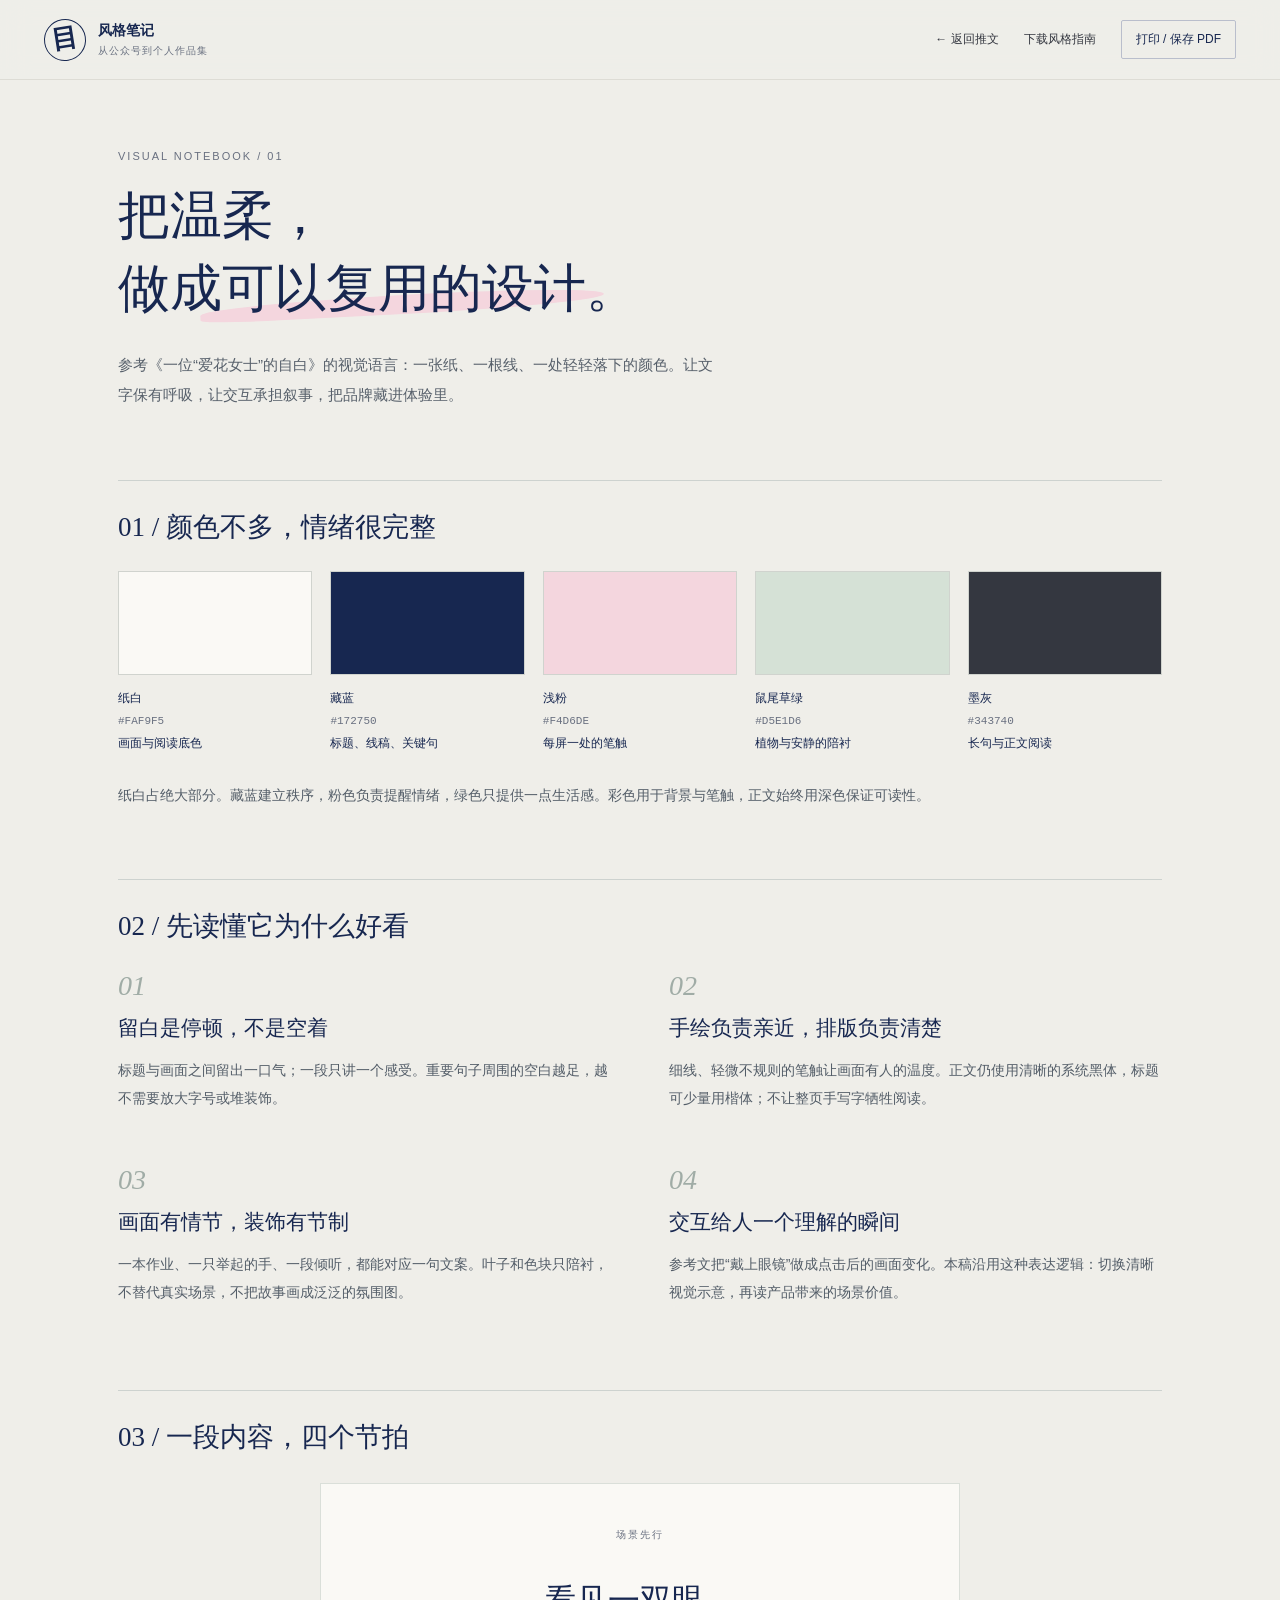
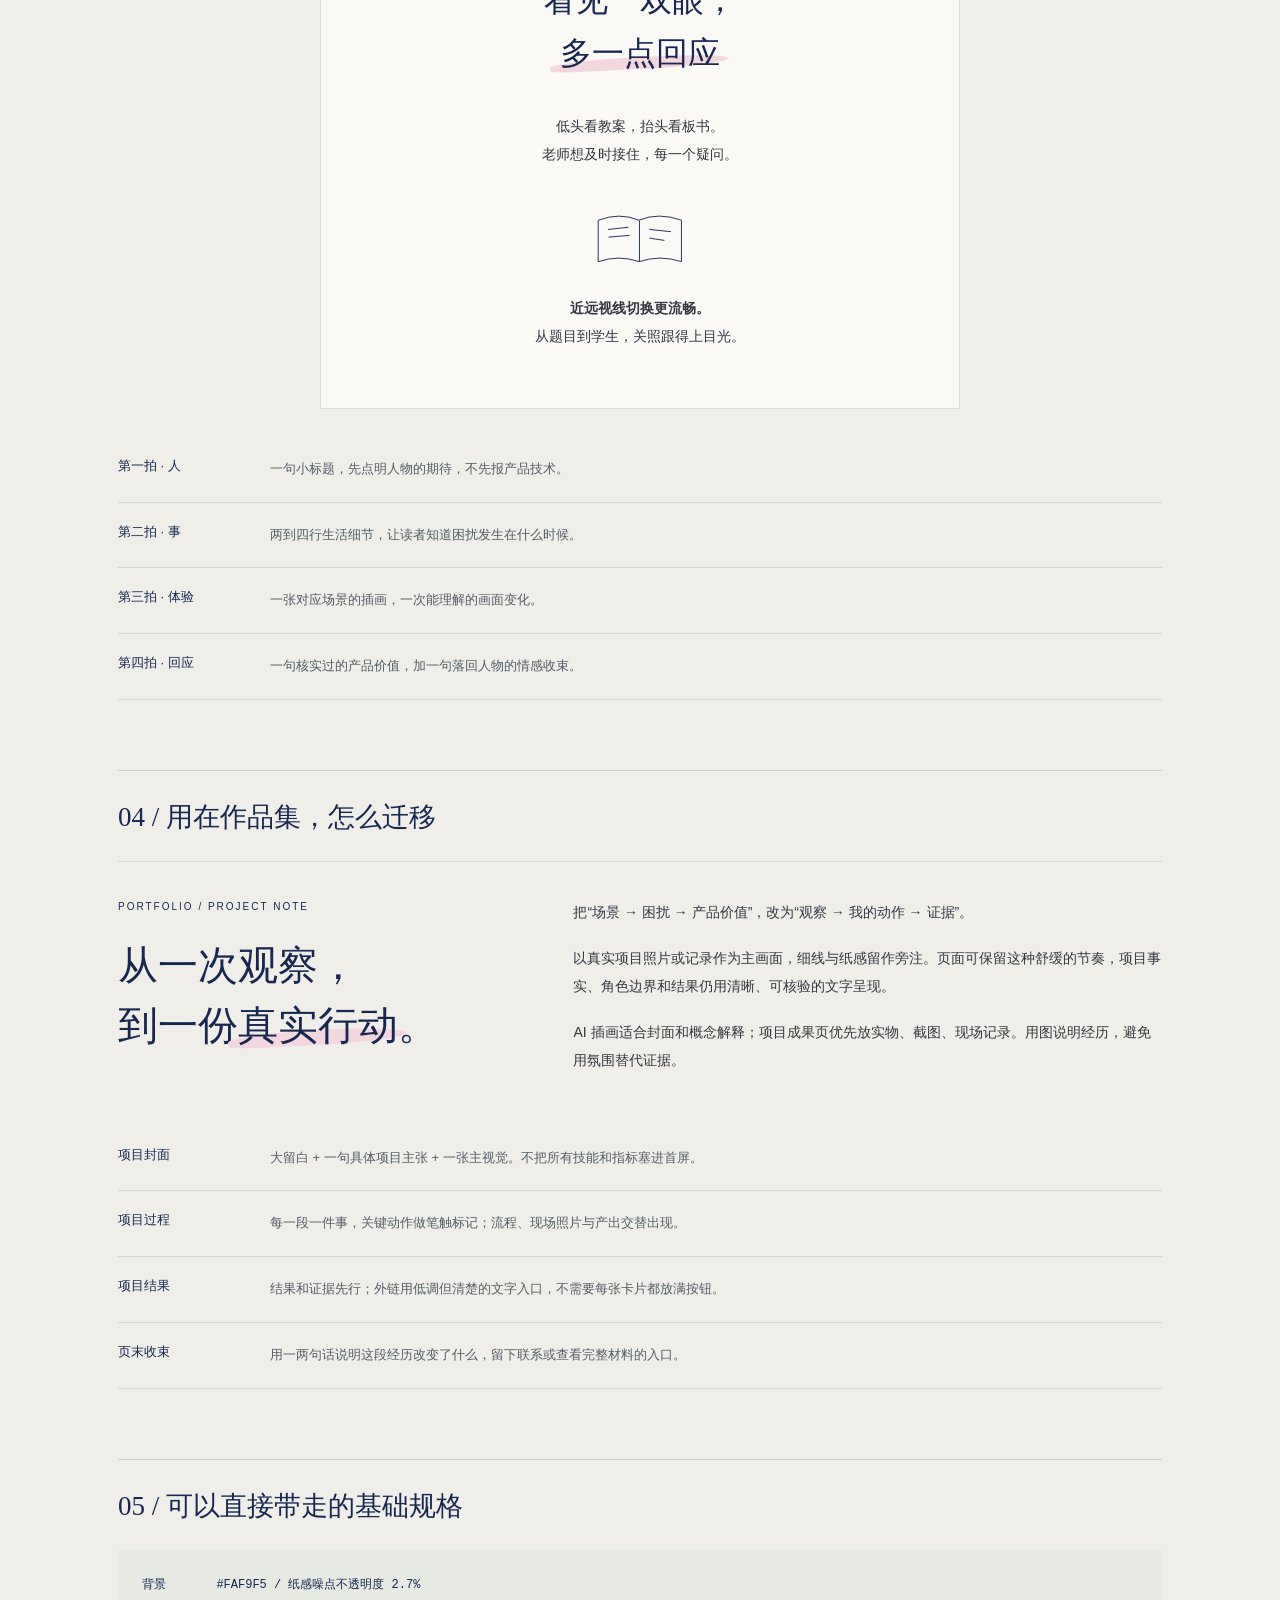
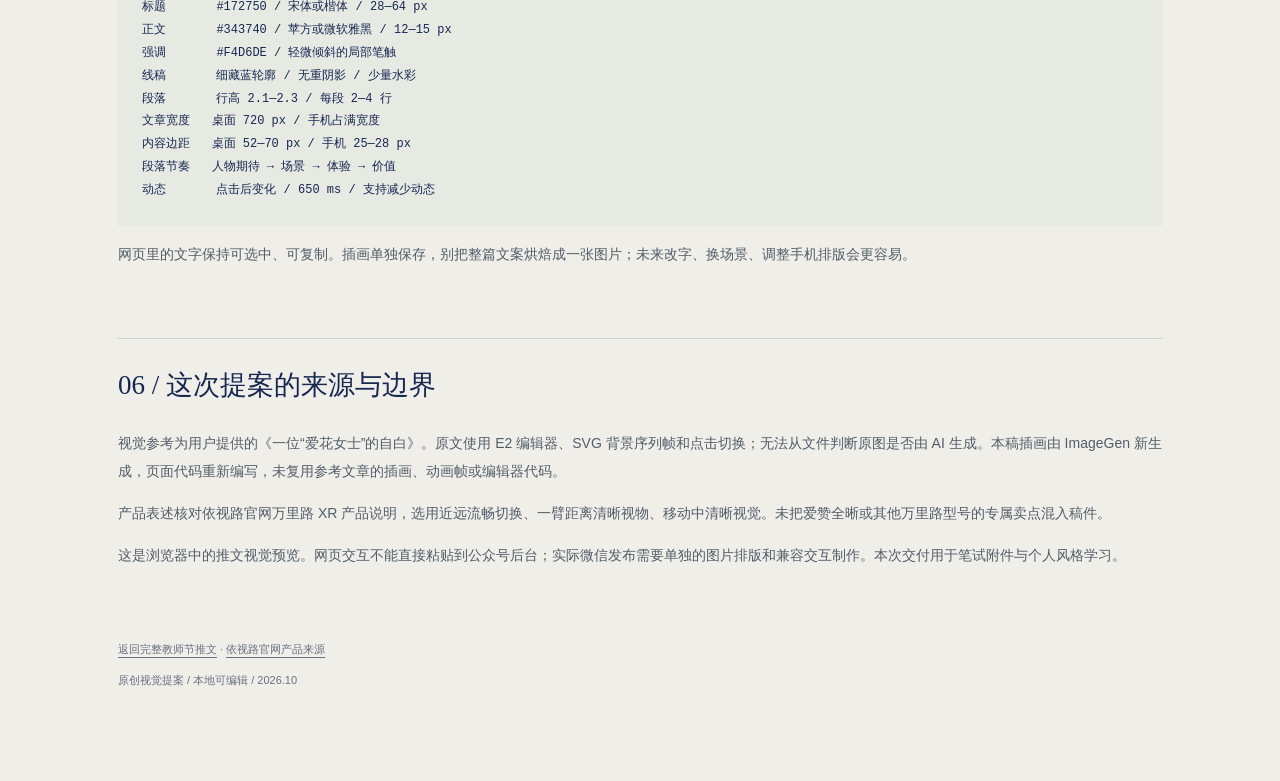
==== style.html @ 5882c9ba "Publish Teachers Day editorial preview" ====
<!doctype html><html lang="zh-CN"><head><meta charset="utf-8"><meta name="viewport" content="width=device-width,initial-scale=1"><title>把温柔做成设计｜风格拆解与复用</title><link rel="stylesheet" href="styles.css"><link rel="icon" href="data:image/svg+xml,%3Csvg xmlns='http://www.w3.org/2000/svg' viewBox='0 0 64 64'%3E%3Crect width='64' height='64' rx='32' fill='%23172750'/%3E%3Ctext x='32' y='44' text-anchor='middle' font-size='38' fill='%23faf9f5'%3E目%3C/text%3E%3C/svg%3E"></head><body>
<header class="toolbar"><a class="project" href="index.html"><span class="project-mark">目</span><span>风格笔记<span class="project-sub">从公众号到个人作品集</span></span></a><nav aria-label="风格页导航"><a href="index.html">← 返回推文</a><a href="风格复用指南.md" download>下载风格指南</a><button id="print" type="button">打印 / 保存 PDF</button></nav></header>
<main class="notebook"><header class="notebook-header"><p class="eyebrow">VISUAL NOTEBOOK / 01</p><h1>把温柔，<br>做成<span class="brush">可以复用的设计</span>。</h1><p>参考《一位“爱花女士”的自白》的视觉语言：一张纸、一根线、一处轻轻落下的颜色。让文字保有呼吸，让交互承担叙事，把品牌藏进体验里。</p></header>
<section class="notebook-section"><h2>01 / 颜色不多，情绪很完整</h2><div class="swatches"><div><div class="swatch-box" style="background:#faf9f5"></div><p>纸白<br><code>#FAF9F5</code><br>画面与阅读底色</p></div><div><div class="swatch-box" style="background:#172750"></div><p>藏蓝<br><code>#172750</code><br>标题、线稿、关键句</p></div><div><div class="swatch-box" style="background:#f4d6de"></div><p>浅粉<br><code>#F4D6DE</code><br>每屏一处的笔触</p></div><div><div class="swatch-box" style="background:#d5e1d6"></div><p>鼠尾草绿<br><code>#D5E1D6</code><br>植物与安静的陪衬</p></div><div><div class="swatch-box" style="background:#343740"></div><p>墨灰<br><code>#343740</code><br>长句与正文阅读</p></div></div><p>纸白占绝大部分。藏蓝建立秩序，粉色负责提醒情绪，绿色只提供一点生活感。彩色用于背景与笔触，正文始终用深色保证可读性。</p></section>
<section class="notebook-section"><h2>02 / 先读懂它为什么好看</h2><div class="principles"><div><span class="principle-number">01</span><h3>留白是停顿，不是空着</h3><p>标题与画面之间留出一口气；一段只讲一个感受。重要句子周围的空白越足，越不需要放大字号或堆装饰。</p></div><div><span class="principle-number">02</span><h3>手绘负责亲近，排版负责清楚</h3><p>细线、轻微不规则的笔触让画面有人的温度。正文仍使用清晰的系统黑体，标题可少量用楷体；不让整页手写字牺牲阅读。</p></div><div><span class="principle-number">03</span><h3>画面有情节，装饰有节制</h3><p>一本作业、一只举起的手、一段倾听，都能对应一句文案。叶子和色块只陪衬，不替代真实场景，不把故事画成泛泛的氛围图。</p></div><div><span class="principle-number">04</span><h3>交互给人一个理解的瞬间</h3><p>参考文把“戴上眼镜”做成点击后的画面变化。本稿沿用这种表达逻辑：切换清晰视觉示意，再读产品带来的场景价值。</p></div></div></section>
<section class="notebook-section"><h2>03 / 一段内容，四个节拍</h2><div class="notebook-preview"><span class="section-label">场景先行</span><h3>看见一双眼，<br><span class="brush">多一点回应</span></h3><p>低头看教案，抬头看板书。<br>老师想及时接住，每一个疑问。</p><div class="doodle"><svg viewBox="0 0 220 140"><path d="M34 37 Q72 22 108 37 Q144 22 186 37 L186 113 Q146 100 109 113 Q70 100 34 113 Z M109 38 L109 113 M52 54 L88 50 M53 68 L90 65 M128 54 L166 58 M128 70 L154 74"/></svg></div><p><strong>近远视线切换更流畅。</strong><br>从题目到学生，关照跟得上目光。</p></div><dl><div class="spec-row"><dt>第一拍 · 人</dt><dd>一句小标题，先点明人物的期待，不先报产品技术。</dd></div><div class="spec-row"><dt>第二拍 · 事</dt><dd>两到四行生活细节，让读者知道困扰发生在什么时候。</dd></div><div class="spec-row"><dt>第三拍 · 体验</dt><dd>一张对应场景的插画，一次能理解的画面变化。</dd></div><div class="spec-row"><dt>第四拍 · 回应</dt><dd>一句核实过的产品价值，加一句落回人物的情感收束。</dd></div></dl></section>
<section class="notebook-section"><h2>04 / 用在作品集，怎么迁移</h2><div class="portfolio-demo"><div><span class="mini-kicker">PORTFOLIO / PROJECT NOTE</span>从一次观察，<br>到一份<span class="brush">真实行动</span>。</div><div><p>把“场景 → 困扰 → 产品价值”，改为“观察 → 我的动作 → 证据”。</p><p style="margin-top:18px">以真实项目照片或记录作为主画面，细线与纸感留作旁注。页面可保留这种舒缓的节奏，项目事实、角色边界和结果仍用清晰、可核验的文字呈现。</p><p style="margin-top:18px">AI 插画适合封面和概念解释；项目成果页优先放实物、截图、现场记录。用图说明经历，避免用氛围替代证据。</p></div></div><dl><div class="spec-row"><dt>项目封面</dt><dd>大留白 + 一句具体项目主张 + 一张主视觉。不把所有技能和指标塞进首屏。</dd></div><div class="spec-row"><dt>项目过程</dt><dd>每一段一件事，关键动作做笔触标记；流程、现场照片与产出交替出现。</dd></div><div class="spec-row"><dt>项目结果</dt><dd>结果和证据先行；外链用低调但清楚的文字入口，不需要每张卡片都放满按钮。</dd></div><div class="spec-row"><dt>页末收束</dt><dd>用一两句话说明这段经历改变了什么，留下联系或查看完整材料的入口。</dd></div></dl></section>
<section class="notebook-section"><h2>05 / 可以直接带走的基础规格</h2><pre class="code-block">背景       #FAF9F5 / 纸感噪点不透明度 2.7%
标题       #172750 / 宋体或楷体 / 28—64 px
正文       #343740 / 苹方或微软雅黑 / 12—15 px
强调       #F4D6DE / 轻微倾斜的局部笔触
线稿       细藏蓝轮廓 / 无重阴影 / 少量水彩
段落       行高 2.1—2.3 / 每段 2—4 行
文章宽度   桌面 720 px / 手机占满宽度
内容边距   桌面 52—70 px / 手机 25—28 px
段落节奏   人物期待 → 场景 → 体验 → 价值
动态       点击后变化 / 650 ms / 支持减少动态</pre><p>网页里的文字保持可选中、可复制。插画单独保存，别把整篇文案烘焙成一张图片；未来改字、换场景、调整手机排版会更容易。</p></section>
<section class="notebook-section"><h2>06 / 这次提案的来源与边界</h2><p>视觉参考为用户提供的《一位“爱花女士”的自白》。原文使用 E2 编辑器、SVG 背景序列帧和点击切换；无法从文件判断原图是否由 AI 生成。本稿插画由 ImageGen 新生成，页面代码重新编写，未复用参考文章的插画、动画帧或编辑器代码。</p><p>产品表述核对依视路官网万里路 XR 产品说明，选用近远流畅切换、一臂距离清晰视物、移动中清晰视觉。未把爱赞全晰或其他万里路型号的专属卖点混入稿件。</p><p>这是浏览器中的推文视觉预览。网页交互不能直接粘贴到公众号后台；实际微信发布需要单独的图片排版和兼容交互制作。本次交付用于笔试附件与个人风格学习。</p></section>
<footer><a href="index.html">返回完整教师节推文</a> · <a href="https://www.essilor.com/cn-zh/products/varilux/varilux-xr-series/" target="_blank" rel="noopener">依视路官网产品来源</a><p>原创视觉提案 / 本地可编辑 / 2026.10</p></footer>
</main><script src="app.js"></script></body></html>
---- styles.css ----
:root{--paper:#faf9f5;--canvas:#efeee9;--navy:#172750;--ink:#343740;--muted:#697080;--pink:#f4d6de;--sage:#d5e1d6;--rule:#d9dcd9;--body:'PingFang SC','Microsoft YaHei',sans-serif;--display:'Songti SC','STSong','Noto Serif CJK SC',serif;--hand:'Kaiti SC','STKaiti','KaiTi',serif;--column:720px}
*{box-sizing:border-box}html{scroll-behavior:smooth;scroll-padding-top:94px}body{margin:0;background:var(--canvas);color:var(--ink);font-family:var(--body);-webkit-font-smoothing:antialiased}a{color:inherit;text-decoration:none}button{font:inherit}button,a{-webkit-tap-highlight-color:transparent}button:focus-visible,a:focus-visible{outline:3px solid #506b9e;outline-offset:5px}::selection{background:var(--pink);color:var(--navy)}.toolbar{height:80px;background:rgba(239,238,233,.94);border-bottom:1px solid #dddcd5;display:flex;justify-content:space-between;align-items:center;padding:0 44px;position:sticky;top:0;z-index:20;backdrop-filter:blur(14px)}.project{display:flex;align-items:center;gap:12px;font-size:14px;color:var(--navy);font-weight:600}.project-mark{font-family:var(--display);font-size:26px;border:1px solid var(--navy);border-radius:50%;width:42px;height:42px;text-align:center;line-height:38px;transform:rotate(-9deg)}.project-sub{display:block;font-size:10px;color:var(--muted);font-weight:400;margin-top:4px;letter-spacing:1px}.toolbar nav{display:flex;gap:25px;align-items:center;font-size:12px}.toolbar nav a{padding:10px 0}.toolbar button{cursor:pointer;border:1px solid #b9becc;background:transparent;border-radius:2px;padding:10px 14px;color:var(--navy);font-size:12px}.toolbar nav a:hover{color:#486289}.reading-layout{display:grid;grid-template-columns:170px minmax(0,var(--column)) 160px;gap:42px;justify-content:center;padding:50px 32px 100px;align-items:start}.paper{background-color:var(--paper);background-image:url('assets/paper.svg');box-shadow:0 12px 60px #242a3810;overflow:hidden;position:relative}.side-note,.right-note{position:sticky;top:150px;color:var(--navy);padding-top:28px}.tiny{font-size:9px;letter-spacing:2px}.side-note>p{font:28px/1.75 var(--display);margin:30px 0 24px}.side-note em{font-style:normal;font-size:24px}.side-rule{display:block;width:32px;height:1px;background:#aab1c2;margin:28px 0}.side-note>a{display:block;padding:10px 0;font-size:11px;color:var(--muted)}.side-note>a:hover{color:var(--navy)}.side-foot{font:12px/1.9 var(--body);letter-spacing:1px;display:block;margin-top:48px;color:var(--muted)}.right-note{padding-top:32px}.right-note>p{font:18px/1.9 var(--display);margin:26px 0}.progress-line{height:160px;background:#d5d8d6;width:1px;position:relative;margin:32px 0 14px}.progress-line>span{display:block;position:absolute;top:0;left:-1px;width:3px;background:var(--navy);height:0}.right-note #percent{font-size:10px;color:var(--muted)}.style-link{display:block;margin-top:50px;font-size:11px;color:var(--muted)}.cover{padding:38px 52px 0;position:relative}.article-meta{display:flex;justify-content:space-between;font-size:10px;letter-spacing:1px;color:var(--muted);padding-bottom:30px;border-bottom:1px solid #d8dcd9}.cover-date{position:absolute;right:48px;top:122px;display:flex;align-items:center;gap:9px;color:#84928d;font:15px var(--display)}.cover-date i{width:24px;height:1px;background:#84928d;transform:rotate(-45deg)}.eyebrow{margin:54px 0 25px;color:var(--muted);font-size:11px;letter-spacing:2px}.cover h1{font-family:var(--display);font-weight:500;font-size:64px;line-height:1.32;letter-spacing:3px;color:var(--navy);margin:0;position:relative;z-index:2}.brush{display:inline;position:relative;z-index:0;white-space:nowrap}.brush:before{content:'';position:absolute;left:-6%;right:-5%;bottom:2px;height:34%;border-radius:54% 47% 49% 20%;background:var(--pink);transform:rotate(-3deg);z-index:-1}.title-dot{margin-left:-.12em}.cover-deck{font-size:14px;line-height:2.15;letter-spacing:.4px;margin:25px 0 0;color:#555d69}.cover-art{margin:5px -40px -10px;position:relative}.cover-art img{width:100%;height:auto;display:block;mix-blend-mode:multiply}.art-circle{position:absolute;right:15%;bottom:9%;width:42px;height:42px;border:1px solid #c6cecb;border-radius:50%;pointer-events:none}.scroll-cue{display:flex;justify-content:space-between;align-items:center;color:var(--muted);padding:20px 0 30px;font-size:10px;border-bottom:1px solid var(--rule);letter-spacing:1px}.scroll-cue span:last-child{font-size:23px;color:var(--navy)}.prologue{padding:86px 70px 74px;text-align:center;position:relative}.section-label{display:block;font-size:10px;letter-spacing:2px;color:var(--muted);margin-bottom:18px}.prologue h2{font:500 30px/1.65 var(--display);color:var(--navy);letter-spacing:2px;margin:0 0 35px}.prologue p,.chapter-copy p,.closing p{font-size:15px;line-height:2.25;letter-spacing:.4px;margin:20px 0}.underline{background:linear-gradient(transparent 64%,#dbe3e3 64%,#dbe3e3 94%,transparent 94%);padding:0 3px}.doodle{width:150px;margin:32px auto 0}.doodle svg{width:100%;fill:none;stroke:var(--navy);stroke-width:1.7;stroke-linejoin:round;stroke-linecap:round}.sprout{width:92px;margin:35px auto 0;opacity:.7}.chapter{padding:54px 52px 44px}.chapter-head{display:flex;align-items:flex-start;gap:28px;max-width:440px;margin:auto}.chapter-number{font:italic 57px/1.15 var(--display);color:#acb8b5;border-bottom:1px solid #c3cdca;min-width:60px;padding-bottom:18px}.chapter-head .section-label{margin:2px 0 14px}.chapter h2{font:500 34px/1.55 var(--hand);letter-spacing:2px;color:var(--navy);margin:0}.brush.small:before{height:30%}.chapter-copy{text-align:center;padding:24px 0 15px}.chapter-copy p{font-size:14px;margin:20px -7px 10px;letter-spacing:0;line-height:2.25}.vision-scene{position:relative;margin:18px -20px 0;text-align:center}.scene-view{position:relative;overflow:hidden;aspect-ratio:3/2}.scene-image{width:100%;height:100%;display:block;object-fit:contain;filter:blur(1.5px);opacity:.67;mix-blend-mode:multiply;transition:filter .65s,opacity .65s,transform .9s}.lens-outline{position:absolute;inset:0;opacity:0;transform:scale(1.08);transition:opacity .65s,transform .65s;pointer-events:none;padding:18px}.lens-outline svg{width:100%;height:100%;fill:none;stroke:var(--navy);stroke-width:5.5;stroke-linecap:round;stroke-linejoin:round}.vision-scene.is-clear .scene-image{filter:none;opacity:1;transform:scale(.96)}.vision-scene.is-clear .lens-outline{opacity:.95;transform:scale(1)}.focus-toggle{display:flex;align-items:center;justify-content:center;gap:12px;margin:12px auto 0;border:0;border-bottom:1px solid #b5bdca;background:transparent;color:var(--navy);cursor:pointer;font-size:12px;padding:12px 4px;min-height:48px;transition:color .2s}.focus-toggle svg{width:49px;height:23px;fill:none;stroke:currentColor;stroke-width:1.5;stroke-linejoin:round}.focus-toggle:hover{color:#556d8c}.toggle-arrow{margin-left:4px;font-size:16px}.scene-caption{display:block;font-size:9px;color:var(--muted);margin:12px auto 0;letter-spacing:.5px}.benefit{margin:39px auto 0;text-align:center;color:var(--navy);position:relative}.benefit-marker{display:block;width:32px;height:2px;background:#a8bdb5;margin:0 auto 22px}.benefit>p{font-size:16px;line-height:1.9;letter-spacing:.5px;margin:0}.benefit strong{font-weight:600}.benefit p.benefit-end{color:var(--ink);font-size:13px;line-height:2.05;margin-top:15px}.interlude{width:130px;margin:16px auto 20px}.interlude svg{stroke:#b5c2be;fill:none;stroke-width:1}.interlude circle{fill:var(--pink);stroke:none}.closing{padding:85px 52px 70px}.closing-frame{position:relative;border:1px solid #adb8b6;padding:48px 28px;text-align:center}.closing-frame:before,.closing-frame:after{content:'';position:absolute;width:52px;height:22px;background:#e0e8dfbc;top:-9px;transform:rotate(-18deg);left:24px}.closing-frame:after{left:auto;right:24px;transform:rotate(16deg)}.closing h2{font:500 38px/1.6 var(--hand);color:var(--navy);letter-spacing:3px;margin:18px 0 22px}.closing .doodle{margin-top:18px;width:210px}.closing p{font-size:14px;line-height:2.2;margin:22px 0}.closing p.closing-sign{margin-top:28px;font-size:13px;color:var(--navy)}.closing strong{font-weight:600}.closing-date{font-size:9px;letter-spacing:2px;color:var(--muted);display:block;margin-top:36px}.article-footer{margin:0 52px;padding:24px 0 32px;border-top:1px solid var(--rule);text-align:center;color:var(--navy);font-size:12px;letter-spacing:1px}.article-footer p{font-size:9px;color:var(--muted);letter-spacing:.2px;line-height:1.9;margin:14px 0 0}.toast{position:fixed;bottom:24px;left:50%;transform:translateX(-50%);background:var(--navy);color:white;font-size:12px;padding:12px 18px;opacity:0;pointer-events:none;border-radius:3px;z-index:50}.toast.show{opacity:1}
/* Style notebook */
.notebook{max-width:1120px;margin:70px auto 90px;padding:0 38px}.notebook-header .eyebrow{margin:0 0 18px}.notebook h1{font:500 52px/1.4 var(--display);color:var(--navy);margin:0 0 24px}.notebook-header>p:last-child{max-width:600px;font-size:15px;line-height:2;color:#57606b}.notebook-section{margin-top:70px;border-top:1px solid #cdd2cf;padding-top:28px}.notebook-section h2{font:500 27px var(--display);color:var(--navy);margin:0 0 26px}.swatches{display:grid;grid-template-columns:repeat(5,1fr);gap:18px}.swatch-box{height:104px;border:1px solid #d0d3ce}.swatches p{font-size:12px;color:var(--navy);line-height:1.9}.swatches code{font-size:11px;color:var(--muted)}.principles{display:grid;grid-template-columns:1fr 1fr;gap:38px 58px}.principle-number{font:italic 28px var(--display);color:#a0aca6}.principles h3{font:500 21px var(--display);color:var(--navy);margin:12px 0}.principles p,.notebook-section>p{font-size:14px;line-height:2;color:#535d68}.spec-row{display:grid;grid-template-columns:130px 1fr;gap:22px;border-bottom:1px solid #d5d9d4;padding:20px 0}.spec-row dt{font-size:13px;color:var(--navy)}.spec-row dd{margin:0;font-size:13px;line-height:1.9;color:#535d68}.code-block{background:#e7e9e3;padding:24px;font:12px/1.9 ui-monospace,monospace;color:var(--navy);white-space:pre-wrap;overflow-wrap:anywhere}.notebook-preview{background:var(--paper);padding:44px;max-width:640px;margin:28px auto;border:1px solid #dadfd9;text-align:center}.notebook-preview h3{font:500 32px/1.65 var(--hand);color:var(--navy)}.notebook-preview p{font-size:14px;line-height:2}.notebook-preview .doodle{width:120px}.portfolio-demo{padding:36px 0;border-top:1px solid #d6dad3;display:grid;grid-template-columns:1fr 1.4fr;gap:35px}.portfolio-demo>div:first-child{font:500 40px/1.5 var(--display);color:var(--navy)}.portfolio-demo p{font-size:14px;line-height:2;margin:0}.portfolio-demo .mini-kicker{display:block;font:10px/1.8 var(--body);letter-spacing:2px;margin-bottom:20px}.notebook footer{font-size:11px;line-height:1.9;color:var(--muted);margin-top:70px}.notebook footer a{text-decoration:underline;text-underline-offset:4px}
@media(min-width:1500px){.reading-layout{gap:65px}}
@media(max-width:1200px){.reading-layout{grid-template-columns:130px minmax(0,720px);gap:30px}.right-note{display:none}.side-note>p{font-size:24px}.toolbar{padding:0 28px}}
@media(max-width:940px){.reading-layout{display:block;max-width:780px;margin:auto;padding:30px 20px 60px}.side-note{display:none}.toolbar nav{gap:18px}.toolbar{height:70px;padding:0 20px}.paper{width:100%}}
@media(max-width:600px){.toolbar{height:64px;padding:0 14px;gap:12px}.project{font-size:11px;gap:7px}.project-mark{width:31px;height:31px;font-size:20px;line-height:29px}.project-sub{font-size:8px;letter-spacing:.3px}.toolbar nav{gap:13px;font-size:10px}.toolbar nav button{display:none}.reading-layout{padding:0;margin:0}.paper{box-shadow:none}.cover{padding:25px 28px 0}.article-meta{font-size:9px;padding-bottom:23px;letter-spacing:.3px}.cover-date{right:28px;top:110px;font-size:12px}.eyebrow{font-size:9px;margin:43px 0 21px;letter-spacing:1px}.cover h1{font-size:46px;line-height:1.4;letter-spacing:2px}.cover-deck{font-size:12px;line-height:2;margin-top:21px}.cover-art{margin:15px -22px -4px}.art-circle{width:26px;height:26px}.scroll-cue{font-size:9px;padding:16px 0 23px}.prologue{padding:65px 25px 40px}.prologue h2{font-size:27px;line-height:1.65}.prologue p{font-size:13px;line-height:2.25}.chapter{padding:48px 25px 34px}.chapter-head{gap:20px;max-width:340px}.chapter-number{font-size:46px;min-width:51px}.chapter h2{font-size:28px;line-height:1.6;letter-spacing:1px}.section-label{font-size:9px}.chapter-copy{padding:20px 0 10px}.chapter-copy p{font-size:12px;line-height:2.3;margin:13px 0 8px}.vision-scene{margin:15px -18px 0}.lens-outline{padding:11px}.focus-toggle{font-size:10px;gap:9px;margin-top:4px}.focus-toggle svg{width:43px}.scene-caption{font-size:8px}.benefit{margin-top:28px}.benefit>p{font-size:14px}.benefit p.benefit-end{font-size:12px}.interlude{margin:10px auto 2px;width:108px}.closing{padding:65px 25px 48px}.closing-frame{padding:36px 16px}.closing h2{font-size:32px}.closing .doodle{width:170px}.closing p{font-size:12px}.closing p.closing-sign{font-size:11px}.article-footer{margin:0 28px;font-size:11px;padding-bottom:26px}.article-footer p{font-size:8px}.notebook{padding:0 24px;margin-top:45px}.notebook h1{font-size:36px}.notebook-header>p:last-child{font-size:13px}.notebook-section{margin-top:46px}.notebook-section h2{font-size:25px}.swatches{grid-template-columns:repeat(3,1fr);gap:14px}.swatch-box{height:75px}.principles{grid-template-columns:1fr;gap:24px}.spec-row{grid-template-columns:80px 1fr;gap:14px}.notebook-preview{padding:30px 18px}.portfolio-demo{grid-template-columns:1fr;gap:25px}.portfolio-demo>div:first-child{font-size:33px}}
@media(prefers-reduced-motion:reduce){html{scroll-behavior:auto}*{animation:none!important;transition:none!important}}
@media print{body{background:var(--paper)}.toolbar,.side-note,.right-note,.focus-toggle,.scene-caption,.scroll-cue,.toast{display:none!important}.reading-layout{display:block;padding:0}.paper{box-shadow:none;width:100%;max-width:720px;margin:auto}.cover h1{font-size:48px}.cover{padding-top:20px}.cover-art img{max-height:280px;object-fit:contain}.chapter{break-inside:avoid;padding-top:30px}.scene-image{filter:none!important;opacity:1!important;transform:none!important}.lens-outline{display:none}.scene-view{max-height:300px}.prologue{padding-top:40px;padding-bottom:30px}.closing{break-inside:avoid}.notebook{margin:20px auto}a{color:inherit}}
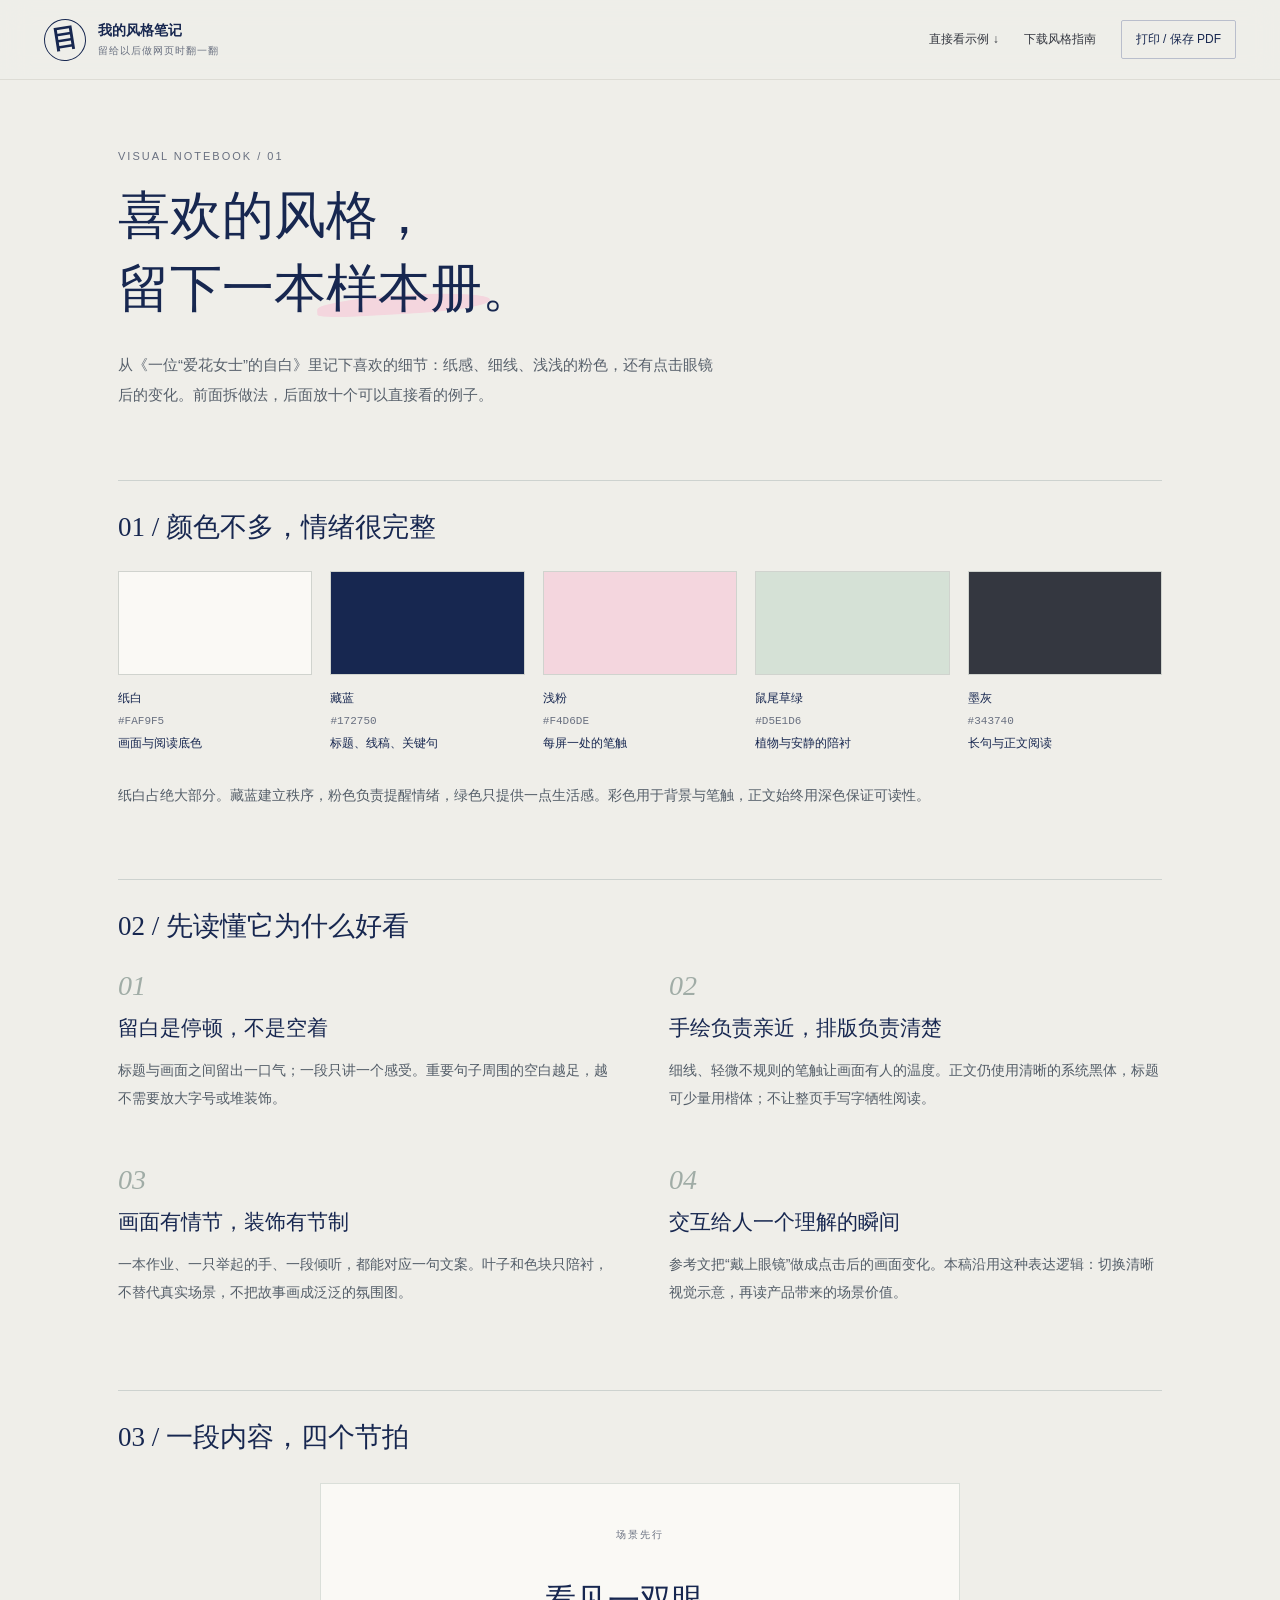
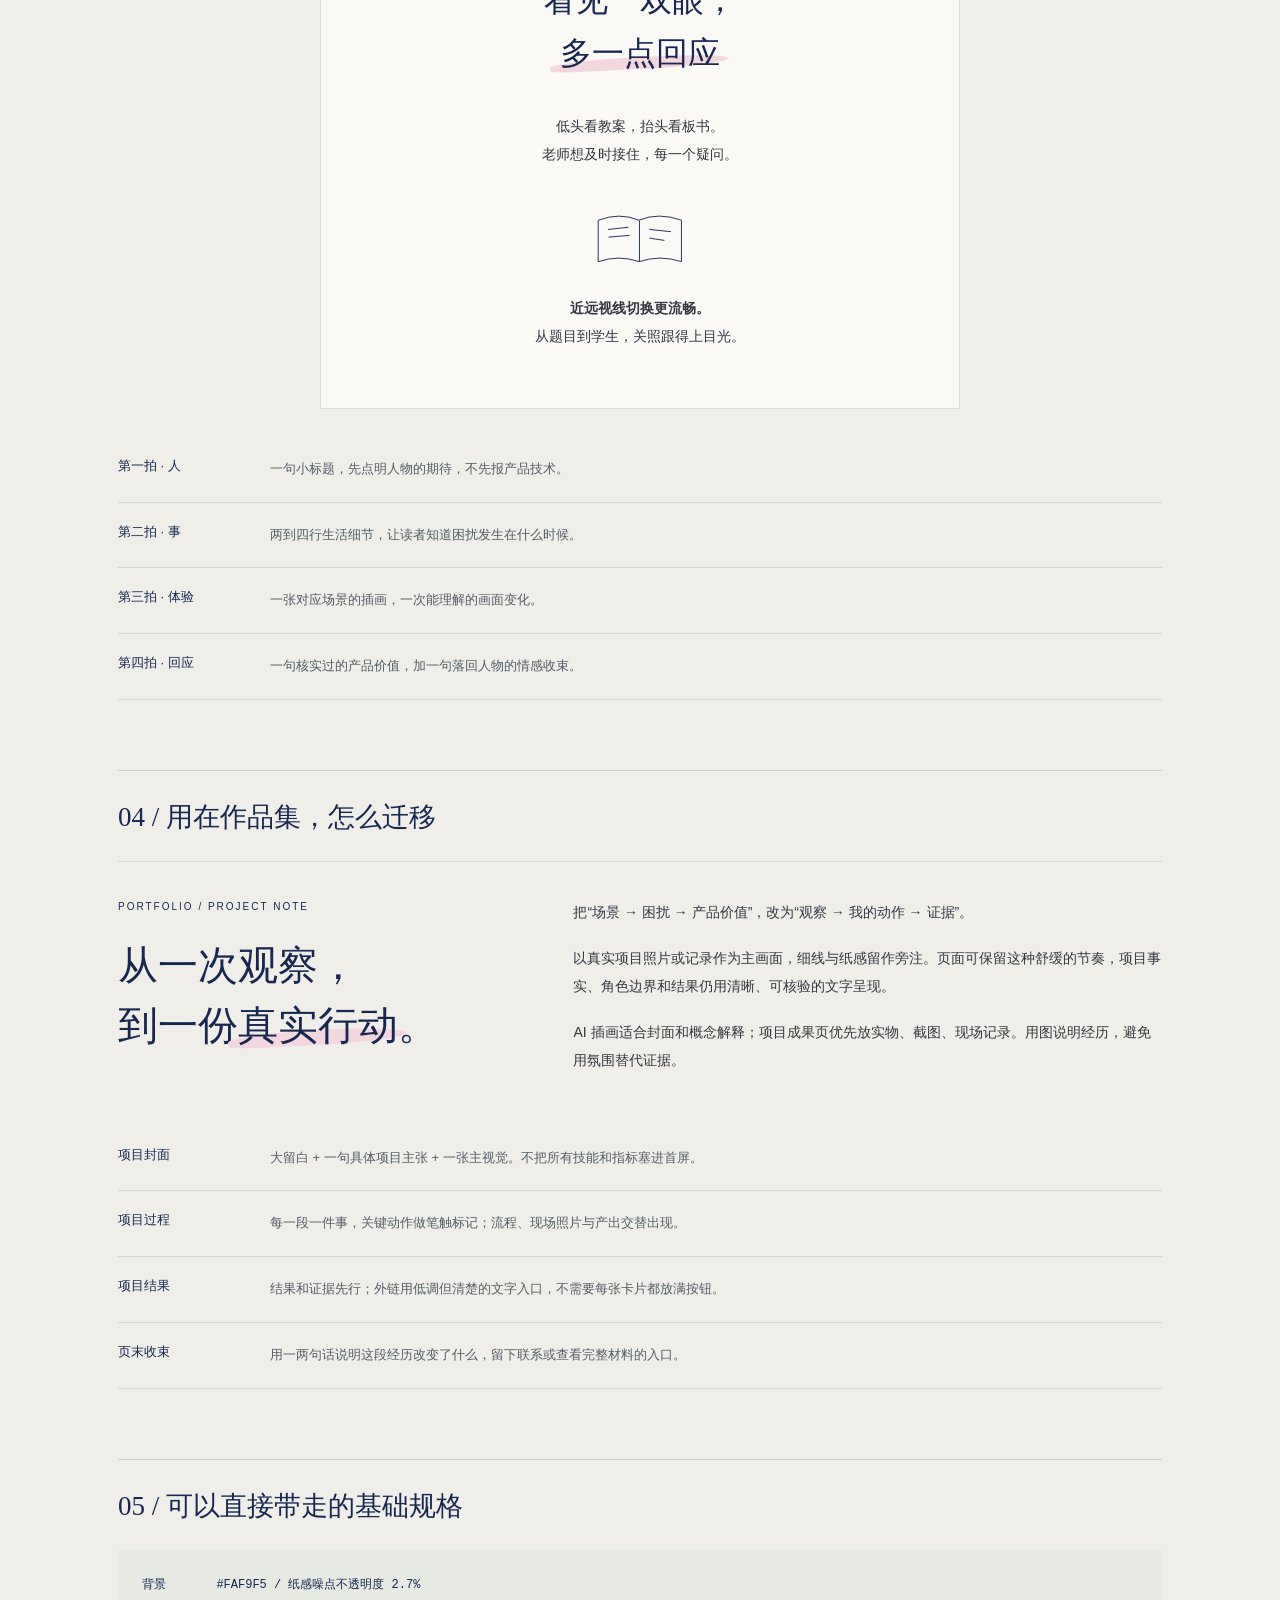
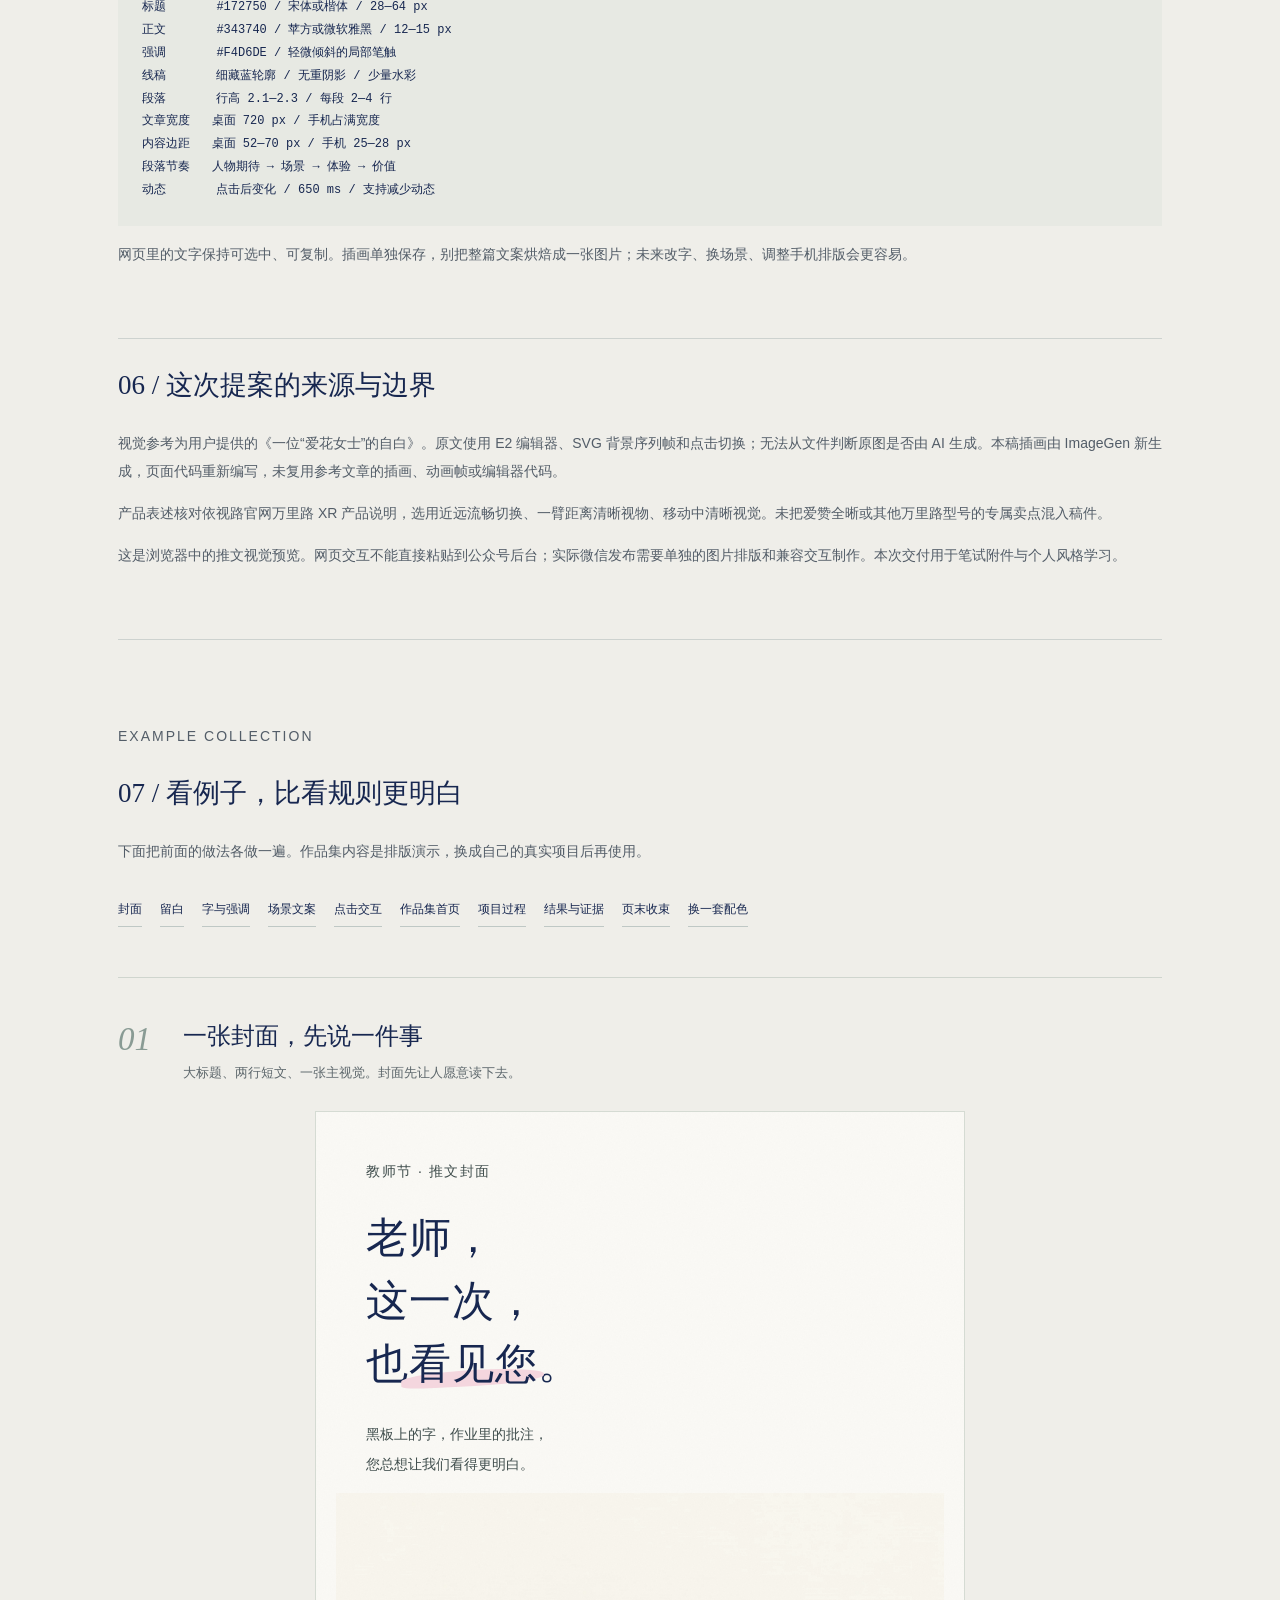
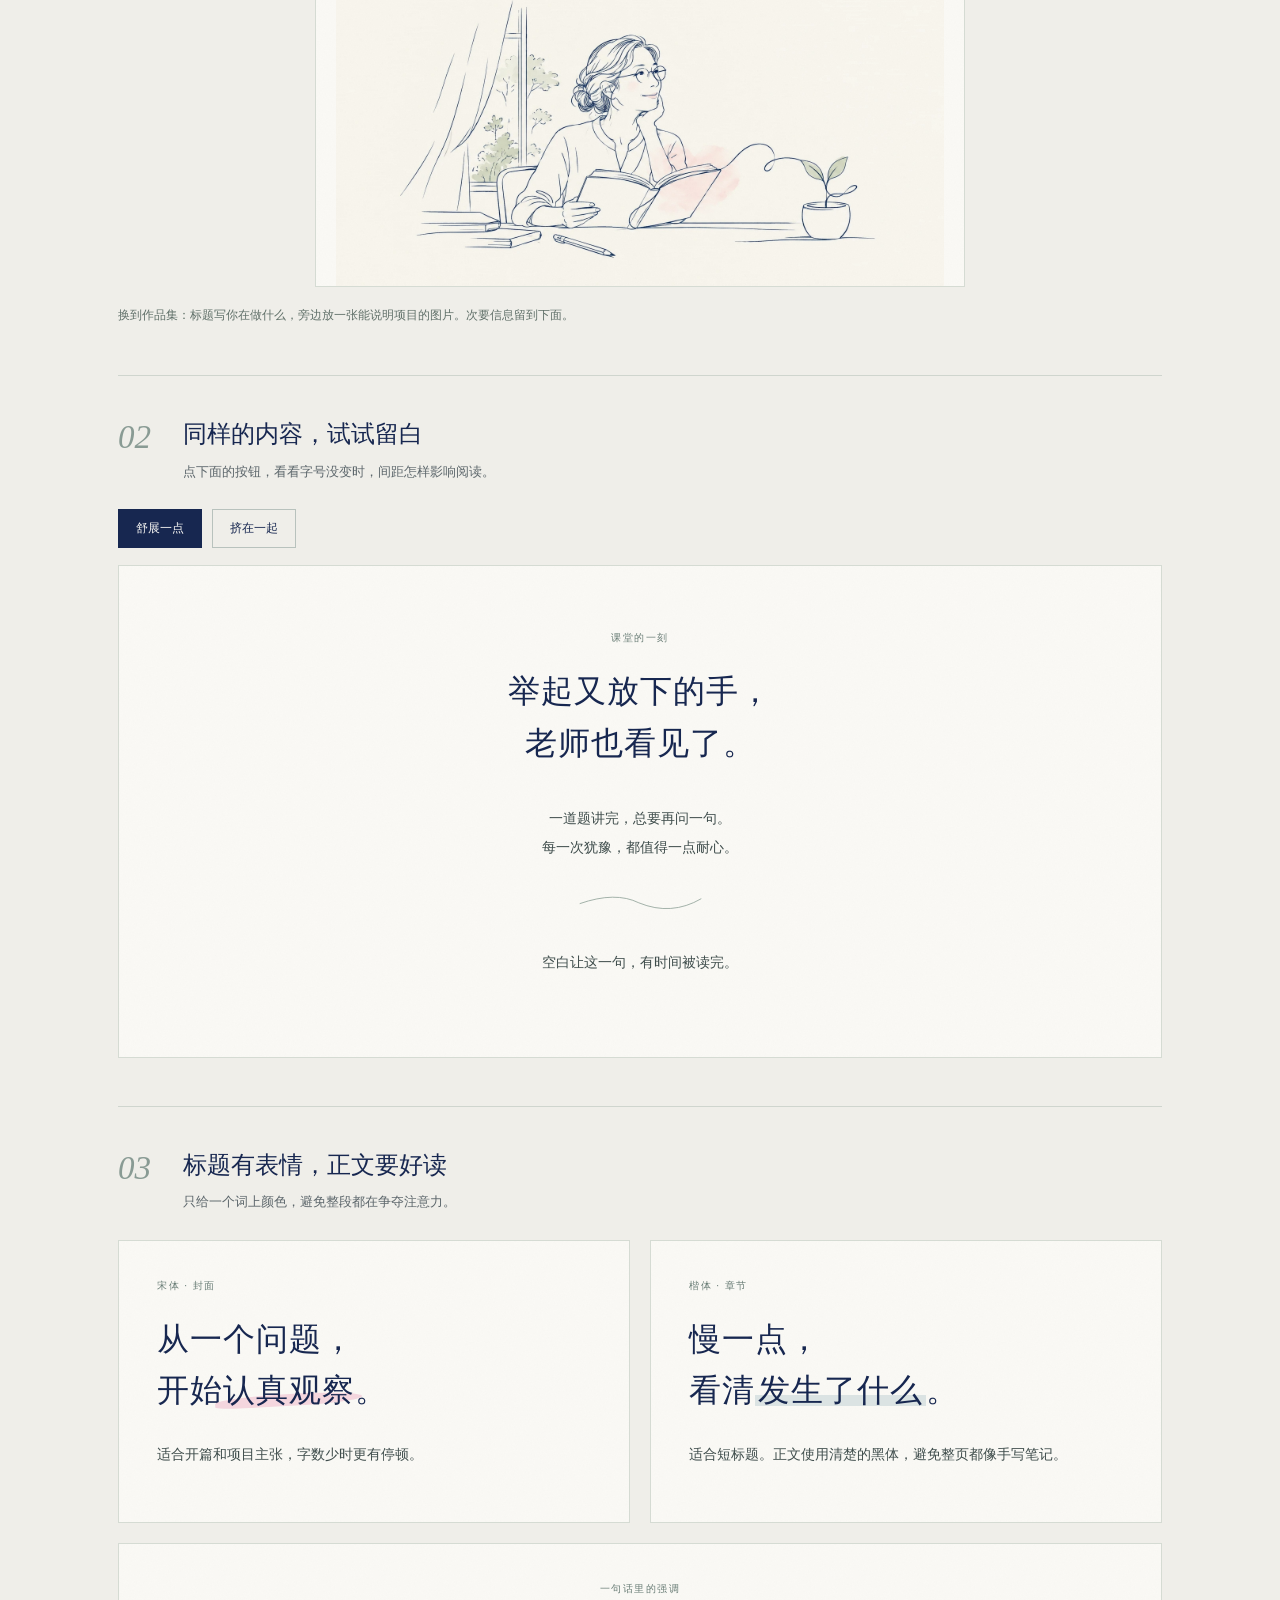
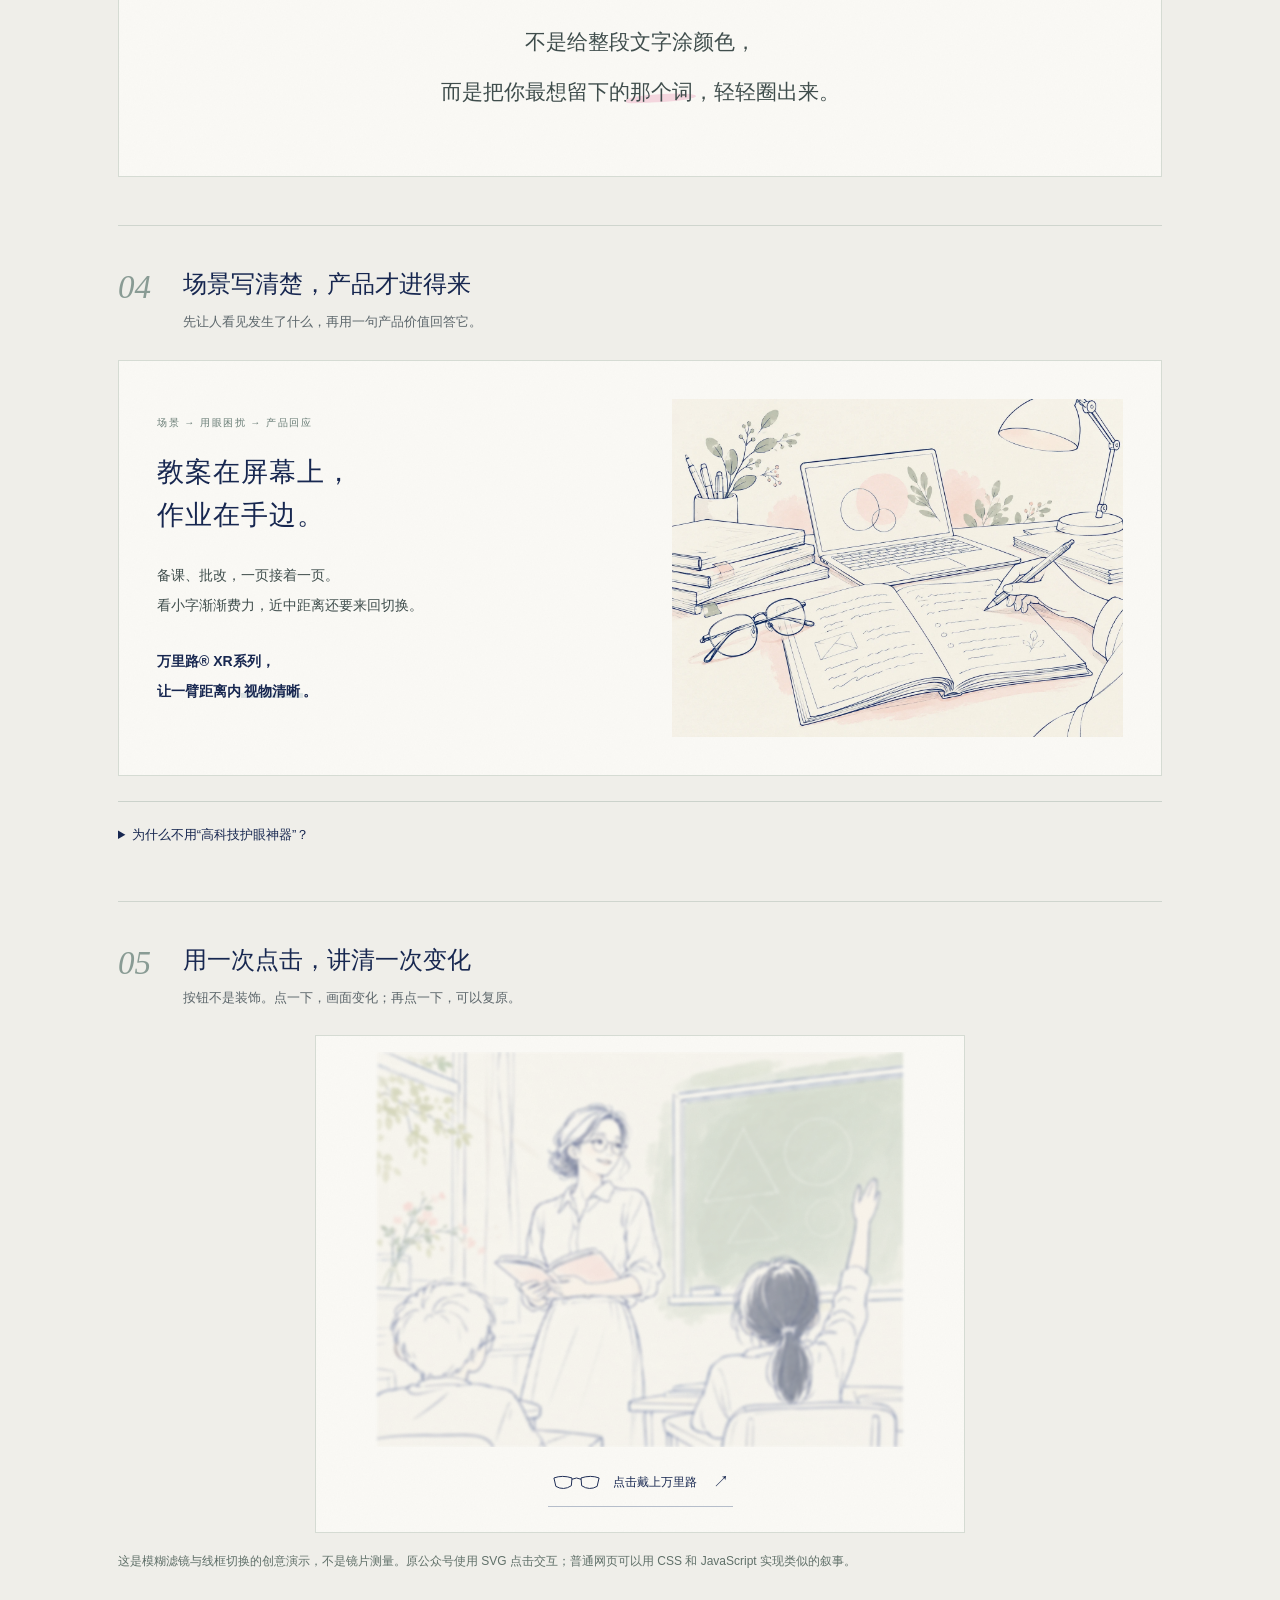
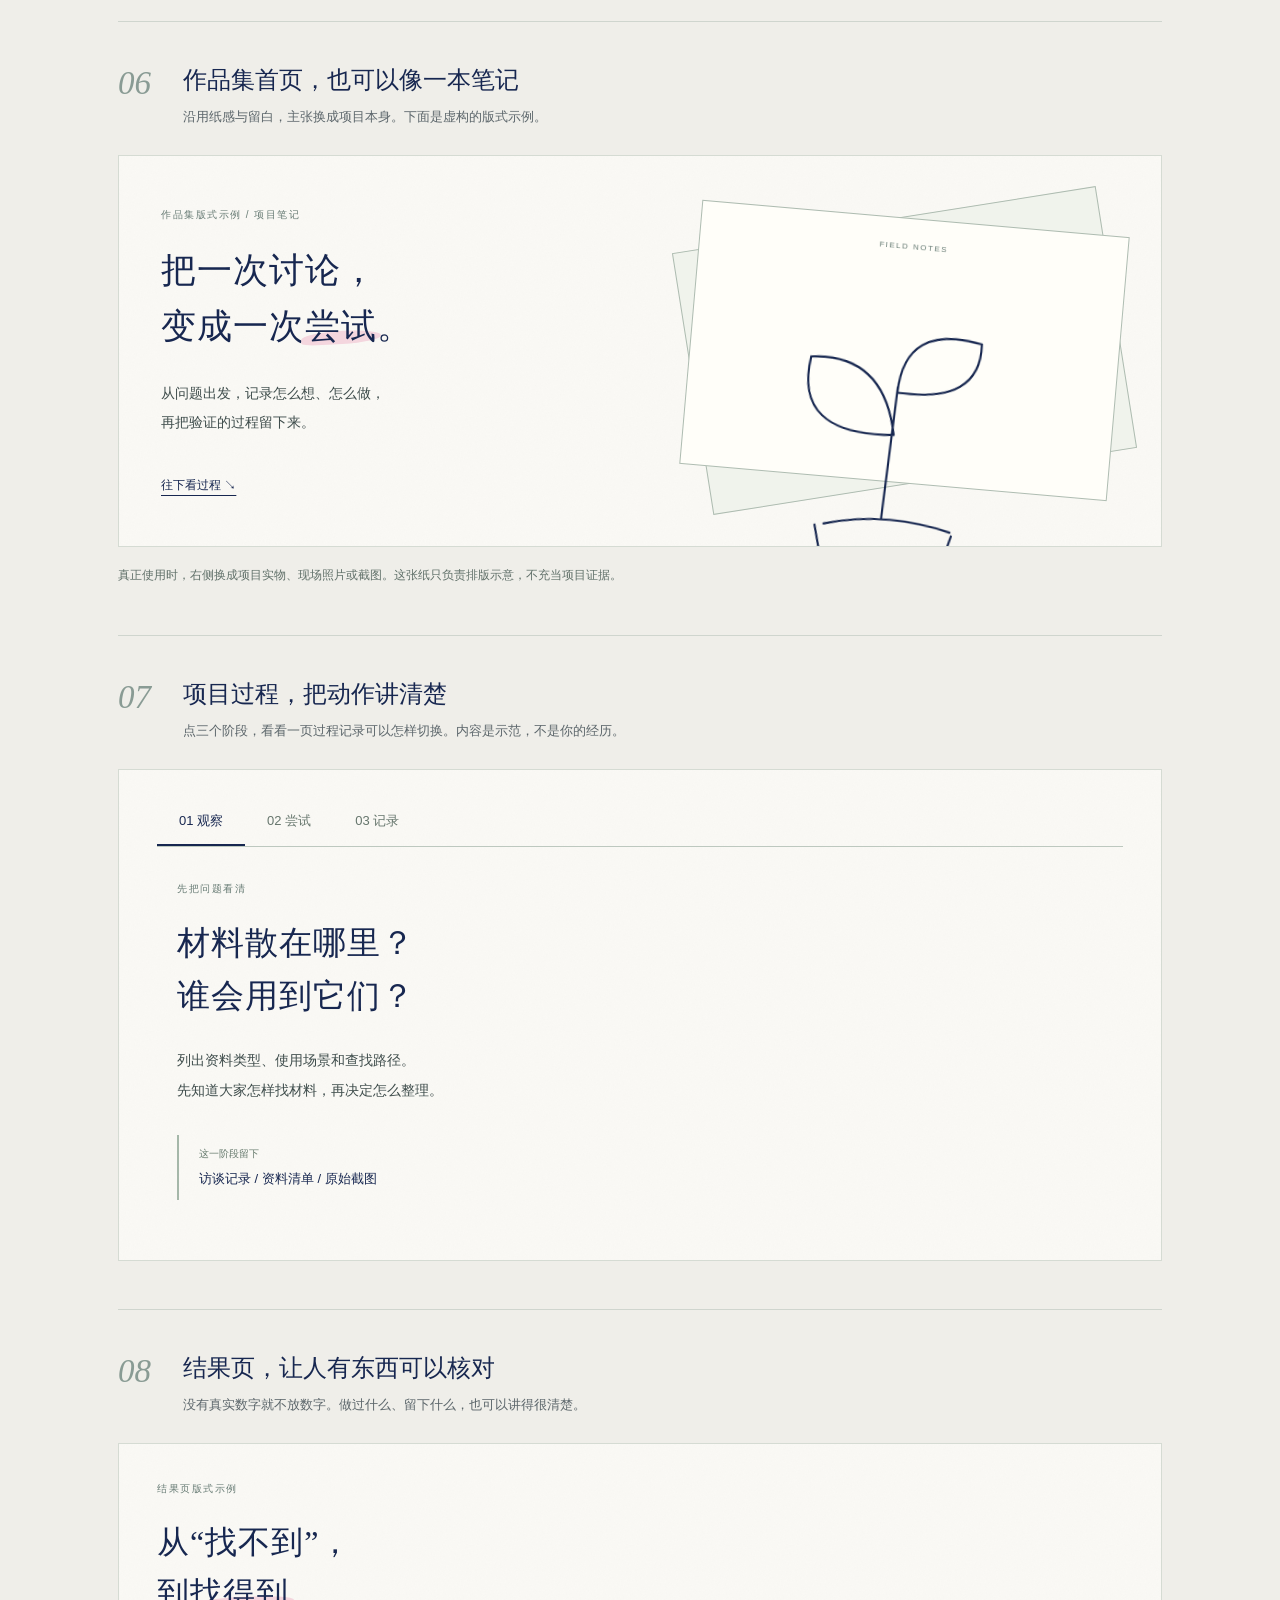
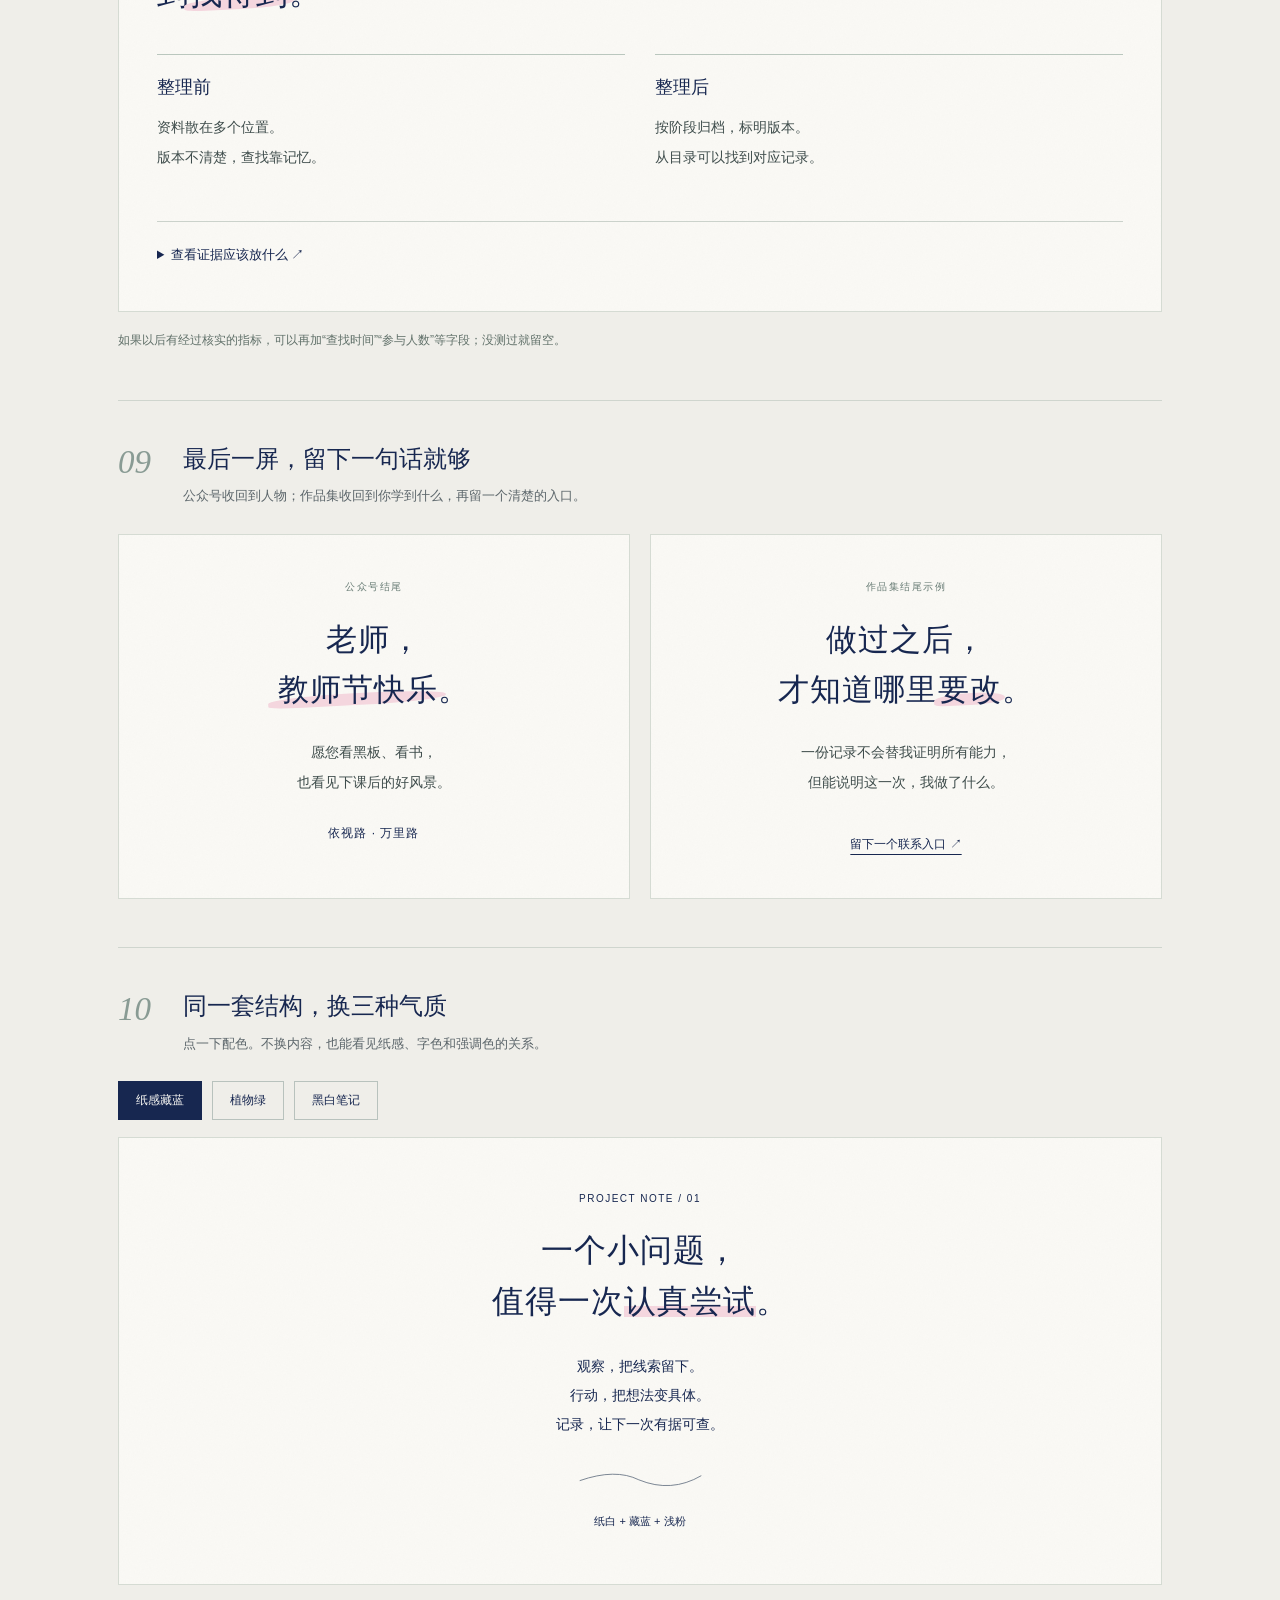
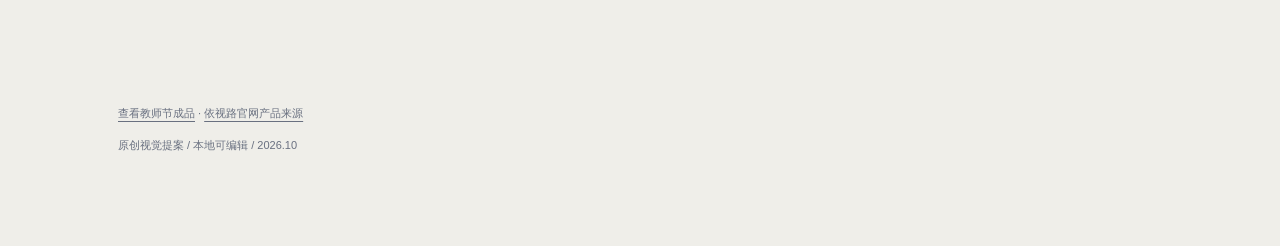
==== commit 579d8509: "Separate reader-facing article from design notebook and add ten examples" ====
--- a/style.html
+++ b/style.html
@@ -1,6 +1,6 @@
 <!doctype html><html lang="zh-CN"><head><meta charset="utf-8"><meta name="viewport" content="width=device-width,initial-scale=1"><title>把温柔做成设计｜风格拆解与复用</title><link rel="stylesheet" href="styles.css"><link rel="icon" href="data:image/svg+xml,%3Csvg xmlns='http://www.w3.org/2000/svg' viewBox='0 0 64 64'%3E%3Crect width='64' height='64' rx='32' fill='%23172750'/%3E%3Ctext x='32' y='44' text-anchor='middle' font-size='38' fill='%23faf9f5'%3E目%3C/text%3E%3C/svg%3E"></head><body>
-<header class="toolbar"><a class="project" href="index.html"><span class="project-mark">目</span><span>风格笔记<span class="project-sub">从公众号到个人作品集</span></span></a><nav aria-label="风格页导航"><a href="index.html">← 返回推文</a><a href="风格复用指南.md" download>下载风格指南</a><button id="print" type="button">打印 / 保存 PDF</button></nav></header>
-<main class="notebook"><header class="notebook-header"><p class="eyebrow">VISUAL NOTEBOOK / 01</p><h1>把温柔，<br>做成<span class="brush">可以复用的设计</span>。</h1><p>参考《一位“爱花女士”的自白》的视觉语言：一张纸、一根线、一处轻轻落下的颜色。让文字保有呼吸，让交互承担叙事，把品牌藏进体验里。</p></header>
+<header class="toolbar"><a class="project" href="index.html"><span class="project-mark">目</span><span>我的风格笔记<span class="project-sub">留给以后做网页时翻一翻</span></span></a><nav aria-label="风格页导航"><a href="#examples">直接看示例 ↓</a><a href="风格复用指南.md" download>下载风格指南</a><button id="print" type="button">打印 / 保存 PDF</button></nav></header>
+<main class="notebook"><header class="notebook-header"><p class="eyebrow">VISUAL NOTEBOOK / 01</p><h1>喜欢的风格，<br>留下一本<span class="brush">样本册</span>。</h1><p>从《一位“爱花女士”的自白》里记下喜欢的细节：纸感、细线、浅浅的粉色，还有点击眼镜后的变化。前面拆做法，后面放十个可以直接看的例子。</p></header>
 <section class="notebook-section"><h2>01 / 颜色不多，情绪很完整</h2><div class="swatches"><div><div class="swatch-box" style="background:#faf9f5"></div><p>纸白<br><code>#FAF9F5</code><br>画面与阅读底色</p></div><div><div class="swatch-box" style="background:#172750"></div><p>藏蓝<br><code>#172750</code><br>标题、线稿、关键句</p></div><div><div class="swatch-box" style="background:#f4d6de"></div><p>浅粉<br><code>#F4D6DE</code><br>每屏一处的笔触</p></div><div><div class="swatch-box" style="background:#d5e1d6"></div><p>鼠尾草绿<br><code>#D5E1D6</code><br>植物与安静的陪衬</p></div><div><div class="swatch-box" style="background:#343740"></div><p>墨灰<br><code>#343740</code><br>长句与正文阅读</p></div></div><p>纸白占绝大部分。藏蓝建立秩序，粉色负责提醒情绪，绿色只提供一点生活感。彩色用于背景与笔触，正文始终用深色保证可读性。</p></section>
 <section class="notebook-section"><h2>02 / 先读懂它为什么好看</h2><div class="principles"><div><span class="principle-number">01</span><h3>留白是停顿，不是空着</h3><p>标题与画面之间留出一口气；一段只讲一个感受。重要句子周围的空白越足，越不需要放大字号或堆装饰。</p></div><div><span class="principle-number">02</span><h3>手绘负责亲近，排版负责清楚</h3><p>细线、轻微不规则的笔触让画面有人的温度。正文仍使用清晰的系统黑体，标题可少量用楷体；不让整页手写字牺牲阅读。</p></div><div><span class="principle-number">03</span><h3>画面有情节，装饰有节制</h3><p>一本作业、一只举起的手、一段倾听，都能对应一句文案。叶子和色块只陪衬，不替代真实场景，不把故事画成泛泛的氛围图。</p></div><div><span class="principle-number">04</span><h3>交互给人一个理解的瞬间</h3><p>参考文把“戴上眼镜”做成点击后的画面变化。本稿沿用这种表达逻辑：切换清晰视觉示意，再读产品带来的场景价值。</p></div></div></section>
 <section class="notebook-section"><h2>03 / 一段内容，四个节拍</h2><div class="notebook-preview"><span class="section-label">场景先行</span><h3>看见一双眼，<br><span class="brush">多一点回应</span></h3><p>低头看教案，抬头看板书。<br>老师想及时接住，每一个疑问。</p><div class="doodle"><svg viewBox="0 0 220 140"><path d="M34 37 Q72 22 108 37 Q144 22 186 37 L186 113 Q146 100 109 113 Q70 100 34 113 Z M109 38 L109 113 M52 54 L88 50 M53 68 L90 65 M128 54 L166 58 M128 70 L154 74"/></svg></div><p><strong>近远视线切换更流畅。</strong><br>从题目到学生，关照跟得上目光。</p></div><dl><div class="spec-row"><dt>第一拍 · 人</dt><dd>一句小标题，先点明人物的期待，不先报产品技术。</dd></div><div class="spec-row"><dt>第二拍 · 事</dt><dd>两到四行生活细节，让读者知道困扰发生在什么时候。</dd></div><div class="spec-row"><dt>第三拍 · 体验</dt><dd>一张对应场景的插画，一次能理解的画面变化。</dd></div><div class="spec-row"><dt>第四拍 · 回应</dt><dd>一句核实过的产品价值，加一句落回人物的情感收束。</dd></div></dl></section>
@@ -16,5 +16,29 @@
 段落节奏   人物期待 → 场景 → 体验 → 价值
 动态       点击后变化 / 650 ms / 支持减少动态</pre><p>网页里的文字保持可选中、可复制。插画单独保存，别把整篇文案烘焙成一张图片；未来改字、换场景、调整手机排版会更容易。</p></section>
 <section class="notebook-section"><h2>06 / 这次提案的来源与边界</h2><p>视觉参考为用户提供的《一位“爱花女士”的自白》。原文使用 E2 编辑器、SVG 背景序列帧和点击切换；无法从文件判断原图是否由 AI 生成。本稿插画由 ImageGen 新生成，页面代码重新编写，未复用参考文章的插画、动画帧或编辑器代码。</p><p>产品表述核对依视路官网万里路 XR 产品说明，选用近远流畅切换、一臂距离清晰视物、移动中清晰视觉。未把爱赞全晰或其他万里路型号的专属卖点混入稿件。</p><p>这是浏览器中的推文视觉预览。网页交互不能直接粘贴到公众号后台；实际微信发布需要单独的图片排版和兼容交互制作。本次交付用于笔试附件与个人风格学习。</p></section>
-<footer><a href="index.html">返回完整教师节推文</a> · <a href="https://www.essilor.com/cn-zh/products/varilux/varilux-xr-series/" target="_blank" rel="noopener">依视路官网产品来源</a><p>原创视觉提案 / 本地可编辑 / 2026.10</p></footer>
-</main><script src="app.js"></script></body></html>
+<section class="notebook-section examples" id="examples"><p class="eyebrow">EXAMPLE COLLECTION</p><h2>07 / 看例子，比看规则更明白</h2><p>下面把前面的做法各做一遍。作品集内容是排版演示，换成自己的真实项目后再使用。</p>
+<nav class="example-index" aria-label="示例目录"><a href="#example-cover">封面</a><a href="#example-space">留白</a><a href="#example-type">字与强调</a><a href="#example-scene">场景文案</a><a href="#example-interaction">点击交互</a><a href="#example-portfolio">作品集首页</a><a href="#example-process">项目过程</a><a href="#example-evidence">结果与证据</a><a href="#example-ending">页末收束</a><a href="#example-palette">换一套配色</a></nav>
+
+<article class="example" id="example-cover"><header class="example-heading"><span>01</span><div><h3>一张封面，先说一件事</h3><p>大标题、两行短文、一张主视觉。封面先让人愿意读下去。</p></div></header><div class="sample sample-cover"><p class="sample-kicker">教师节 · 推文封面</p><h4>老师，<br>这一次，<br>也<span class="brush">看见您</span>。</h4><p>黑板上的字，作业里的批注，<br>您总想让我们看得更明白。</p><img src="assets/hero.webp" alt="老师在窗边读教案的封面示例" loading="lazy"></div><p class="example-note">换到作品集：标题写你在做什么，旁边放一张能说明项目的图片。次要信息留到下面。</p></article>
+
+<article class="example" id="example-space"><header class="example-heading"><span>02</span><div><h3>同样的内容，试试留白</h3><p>点下面的按钮，看看字号没变时，间距怎样影响阅读。</p></div></header><div class="example-controls"><button type="button" data-spacing="airy" aria-pressed="true">舒展一点</button><button type="button" data-spacing="compact" aria-pressed="false">挤在一起</button></div><div class="sample spacing-demo" id="spacing-demo"><span class="sample-kicker">课堂的一刻</span><h4>举起又放下的手，<br>老师也看见了。</h4><p>一道题讲完，总要再问一句。<br>每一次犹豫，都值得一点耐心。</p><svg class="sample-line" viewBox="0 0 150 32" aria-hidden="true"><path d="M2 20 Q45 5 73 19 Q112 35 148 14"/></svg><p class="sample-after">空白让这一句，有时间被读完。</p></div></article>
+
+<article class="example" id="example-type"><header class="example-heading"><span>03</span><div><h3>标题有表情，正文要好读</h3><p>只给一个词上颜色，避免整段都在争夺注意力。</p></div></header><div class="type-pair"><div class="sample"><span class="sample-kicker">宋体 · 封面</span><h4 class="serif-sample">从一个问题，<br>开始<span class="brush">认真观察</span>。</h4><p>适合开篇和项目主张，字数少时更有停顿。</p></div><div class="sample"><span class="sample-kicker">楷体 · 章节</span><h4 class="hand-sample">慢一点，<br>看清<span class="underline">发生了什么</span>。</h4><p>适合短标题。正文使用清楚的黑体，避免整页都像手写笔记。</p></div></div><div class="sample emphasis-sample"><span class="sample-kicker">一句话里的强调</span><p>不是给整段文字涂颜色，<br>而是把你最想留下的<span class="brush">那个词</span>，轻轻圈出来。</p></div></article>
+
+<article class="example" id="example-scene"><header class="example-heading"><span>04</span><div><h3>场景写清楚，产品才进得来</h3><p>先让人看见发生了什么，再用一句产品价值回答它。</p></div></header><div class="sample scene-copy-demo"><div><span class="sample-kicker">场景 → 用眼困扰 → 产品回应</span><h4>教案在屏幕上，<br>作业在手边。</h4><p>备课、批改，一页接着一页。<br>看小字渐渐费力，近中距离还要来回切换。</p><p class="sample-benefit">万里路® XR系列，<br>让一臂距离内<span class="underline">视物清晰</span>。</p></div><img src="assets/desk.webp" alt="电脑、教案和作业本对应文案场景" loading="lazy"></div><details class="example-details"><summary>为什么不用“高科技护眼神器”？</summary><p>它没有说明老师遇到了什么问题，也没有给出核实过的产品能力。“教案和作业之间来回看”更具体，读者能想起自己的日常。</p></details></article>
+
+<article class="example" id="example-interaction"><header class="example-heading"><span>05</span><div><h3>用一次点击，讲清一次变化</h3><p>按钮不是装饰。点一下，画面变化；再点一下，可以复原。</p></div></header><div class="sample interaction-demo"><div class="vision-scene"><div class="scene-view"><img class="scene-image" src="assets/classroom.webp" alt="课堂插画，用于清晰与模糊的创意切换演示" loading="lazy"><div class="lens-outline" aria-hidden="true"><svg viewBox="0 0 640 430" preserveAspectRatio="none"><path d="M7 177 C-10 64 120 33 251 51 C340 63 345 166 302 255 C257 336 114 348 42 281 C23 262 11 221 7 177 Z M633 177 C650 64 520 33 389 51 C300 63 295 166 338 255 C383 336 526 348 598 281 C617 262 629 221 633 177 Z M309 117 Q320 103 331 117"/></svg></div></div><button class="focus-toggle" type="button" aria-pressed="false" aria-label="切换课堂画面清晰度"><svg viewBox="0 0 76 26" aria-hidden="true"><path d="M3 6 Q16 1 31 6 L30 18 Q18 26 6 19 Z M45 6 Q60 1 73 6 L70 19 Q58 26 46 18 Z M31 8 Q38 4 45 8"/></svg><span>点击戴上万里路</span><span class="toggle-arrow" aria-hidden="true">↗</span></button></div></div><p class="example-note">这是模糊滤镜与线框切换的创意演示，不是镜片测量。原公众号使用 SVG 点击交互；普通网页可以用 CSS 和 JavaScript 实现类似的叙事。</p></article>
+
+<article class="example" id="example-portfolio"><header class="example-heading"><span>06</span><div><h3>作品集首页，也可以像一本笔记</h3><p>沿用纸感与留白，主张换成项目本身。下面是虚构的版式示例。</p></div></header><div class="sample portfolio-cover-demo"><div><span class="sample-kicker">作品集版式示例 / 项目笔记</span><h4>把一次讨论，<br>变成一次<span class="brush">尝试</span>。</h4><p>从问题出发，记录怎么想、怎么做，<br>再把验证的过程留下来。</p><a class="sample-link" href="#example-process">往下看过程 ↘</a></div><div class="paper-stack" aria-label="项目记录的纸张示意"><div class="note-sheet back-sheet"></div><div class="note-sheet front-sheet"><span class="sample-kicker">FIELD NOTES</span><svg viewBox="0 0 220 170" aria-hidden="true"><path d="M105 140 L108 65 M108 92 Q51 97 58 52 Q99 47 108 92 M108 68 Q109 28 153 37 Q155 71 108 68 M73 145 Q108 135 144 144 M68 146 L73 165 L140 165 L145 146"/></svg><span class="paper-caption">一个问题，一页记录。</span></div></div></div><p class="example-note">真正使用时，右侧换成项目实物、现场照片或截图。这张纸只负责排版示意，不充当项目证据。</p></article>
+
+<article class="example" id="example-process"><header class="example-heading"><span>07</span><div><h3>项目过程，把动作讲清楚</h3><p>点三个阶段，看看一页过程记录可以怎样切换。内容是示范，不是你的经历。</p></div></header><div class="sample process-demo"><div class="process-tabs" role="tablist" aria-label="项目过程示例"><button role="tab" id="process-tab-1" aria-selected="true" aria-controls="process-panel" data-step="0">01 观察</button><button role="tab" id="process-tab-2" aria-selected="false" aria-controls="process-panel" data-step="1" tabindex="-1">02 尝试</button><button role="tab" id="process-tab-3" aria-selected="false" aria-controls="process-panel" data-step="2" tabindex="-1">03 记录</button></div><div id="process-panel" role="tabpanel" aria-labelledby="process-tab-1"><span class="sample-kicker" id="process-kicker">先把问题看清</span><h4 id="process-title">材料散在哪里？<br>谁会用到它们？</h4><p id="process-copy">列出资料类型、使用场景和查找路径。<br>先知道大家怎样找材料，再决定怎么整理。</p><div class="evidence-slip"><span>这一阶段留下</span><strong id="process-evidence">访谈记录 / 资料清单 / 原始截图</strong></div></div></div></article>
+
+<article class="example" id="example-evidence"><header class="example-heading"><span>08</span><div><h3>结果页，让人有东西可以核对</h3><p>没有真实数字就不放数字。做过什么、留下什么，也可以讲得很清楚。</p></div></header><div class="sample evidence-demo"><span class="sample-kicker">结果页版式示例</span><h4>从“找不到”，<br>到<span class="brush">找得到</span>。</h4><div class="before-after"><div><span>整理前</span><p>资料散在多个位置。<br>版本不清楚，查找靠记忆。</p></div><div><span>整理后</span><p>按阶段归档，标明版本。<br>从目录可以找到对应记录。</p></div></div><details class="example-details"><summary>查看证据应该放什么 ↗</summary><p>原始目录截图、修改后的目录、命名规则、一次真实查找记录。下面这些位置应放你的真实材料，而不是示意图。</p><div class="evidence-places"><span>原始记录</span><span>修改后截图</span><span>使用反馈</span></div></details></div><p class="example-note">如果以后有经过核实的指标，可以再加“查找时间”“参与人数”等字段；没测过就留空。</p></article>
+
+<article class="example" id="example-ending"><header class="example-heading"><span>09</span><div><h3>最后一屏，留下一句话就够</h3><p>公众号收回到人物；作品集收回到你学到什么，再留一个清楚的入口。</p></div></header><div class="ending-pair"><div class="sample ending-demo"><span class="sample-kicker">公众号结尾</span><h4>老师，<br><span class="brush">教师节快乐</span>。</h4><p>愿您看黑板、看书，<br>也看见下课后的好风景。</p><span class="ending-sign">依视路 · 万里路</span></div><div class="sample ending-demo"><span class="sample-kicker">作品集结尾示例</span><h4>做过之后，<br>才知道哪里<span class="brush">要改</span>。</h4><p>一份记录不会替我证明所有能力，<br>但能说明这一次，我做了什么。</p><button class="sample-link example-contact" type="button" aria-expanded="false" aria-controls="contact-demo">留下一个联系入口 ↗</button><p id="contact-demo" hidden>这里填写你的邮箱或公开联系方式。<br>本示例不收集、不发送任何信息。</p></div></div></article>
+
+<article class="example" id="example-palette"><header class="example-heading"><span>10</span><div><h3>同一套结构，换三种气质</h3><p>点一下配色。不换内容，也能看见纸感、字色和强调色的关系。</p></div></header><div class="example-controls palette-controls"><button type="button" data-palette="navy" aria-pressed="true">纸感藏蓝</button><button type="button" data-palette="green" aria-pressed="false">植物绿</button><button type="button" data-palette="mono" aria-pressed="false">黑白笔记</button></div><div class="sample palette-demo" id="palette-demo" data-theme="navy"><span class="sample-kicker">PROJECT NOTE / 01</span><h4>一个小问题，<br>值得一次<span class="palette-brush">认真尝试</span>。</h4><p>观察，把线索留下。<br>行动，把想法变具体。<br>记录，让下一次有据可查。</p><svg class="sample-line" viewBox="0 0 150 32" aria-hidden="true"><path d="M2 20 Q45 5 73 19 Q112 35 148 14"/></svg><span class="palette-label">纸白 + 藏蓝 + 浅粉</span></div></article>
+</section>
+
+<footer><a href="index.html">查看教师节成品</a> · <a href="https://www.essilor.com/cn-zh/products/varilux/varilux-xr-series/" target="_blank" rel="noopener">依视路官网产品来源</a><p>原创视觉提案 / 本地可编辑 / 2026.10</p></footer>
+</main><script src="app.js"></script><script src="examples.js"></script></body></html>
--- a/styles.css
+++ b/styles.css
@@ -8,3 +8,6 @@
 @media(max-width:600px){.toolbar{height:64px;padding:0 14px;gap:12px}.project{font-size:11px;gap:7px}.project-mark{width:31px;height:31px;font-size:20px;line-height:29px}.project-sub{font-size:8px;letter-spacing:.3px}.toolbar nav{gap:13px;font-size:10px}.toolbar nav button{display:none}.reading-layout{padding:0;margin:0}.paper{box-shadow:none}.cover{padding:25px 28px 0}.article-meta{font-size:9px;padding-bottom:23px;letter-spacing:.3px}.cover-date{right:28px;top:110px;font-size:12px}.eyebrow{font-size:9px;margin:43px 0 21px;letter-spacing:1px}.cover h1{font-size:46px;line-height:1.4;letter-spacing:2px}.cover-deck{font-size:12px;line-height:2;margin-top:21px}.cover-art{margin:15px -22px -4px}.art-circle{width:26px;height:26px}.scroll-cue{font-size:9px;padding:16px 0 23px}.prologue{padding:65px 25px 40px}.prologue h2{font-size:27px;line-height:1.65}.prologue p{font-size:13px;line-height:2.25}.chapter{padding:48px 25px 34px}.chapter-head{gap:20px;max-width:340px}.chapter-number{font-size:46px;min-width:51px}.chapter h2{font-size:28px;line-height:1.6;letter-spacing:1px}.section-label{font-size:9px}.chapter-copy{padding:20px 0 10px}.chapter-copy p{font-size:12px;line-height:2.3;margin:13px 0 8px}.vision-scene{margin:15px -18px 0}.lens-outline{padding:11px}.focus-toggle{font-size:10px;gap:9px;margin-top:4px}.focus-toggle svg{width:43px}.scene-caption{font-size:8px}.benefit{margin-top:28px}.benefit>p{font-size:14px}.benefit p.benefit-end{font-size:12px}.interlude{margin:10px auto 2px;width:108px}.closing{padding:65px 25px 48px}.closing-frame{padding:36px 16px}.closing h2{font-size:32px}.closing .doodle{width:170px}.closing p{font-size:12px}.closing p.closing-sign{font-size:11px}.article-footer{margin:0 28px;font-size:11px;padding-bottom:26px}.article-footer p{font-size:8px}.notebook{padding:0 24px;margin-top:45px}.notebook h1{font-size:36px}.notebook-header>p:last-child{font-size:13px}.notebook-section{margin-top:46px}.notebook-section h2{font-size:25px}.swatches{grid-template-columns:repeat(3,1fr);gap:14px}.swatch-box{height:75px}.principles{grid-template-columns:1fr;gap:24px}.spec-row{grid-template-columns:80px 1fr;gap:14px}.notebook-preview{padding:30px 18px}.portfolio-demo{grid-template-columns:1fr;gap:25px}.portfolio-demo>div:first-child{font-size:33px}}
 @media(prefers-reduced-motion:reduce){html{scroll-behavior:auto}*{animation:none!important;transition:none!important}}
 @media print{body{background:var(--paper)}.toolbar,.side-note,.right-note,.focus-toggle,.scene-caption,.scroll-cue,.toast{display:none!important}.reading-layout{display:block;padding:0}.paper{box-shadow:none;width:100%;max-width:720px;margin:auto}.cover h1{font-size:48px}.cover{padding-top:20px}.cover-art img{max-height:280px;object-fit:contain}.chapter{break-inside:avoid;padding-top:30px}.scene-image{filter:none!important;opacity:1!important;transform:none!important}.lens-outline{display:none}.scene-view{max-height:300px}.prologue{padding-top:40px;padding-bottom:30px}.closing{break-inside:avoid}.notebook{margin:20px auto}a{color:inherit}}
+/* Personal notebook: ten worked examples, separate from the submitted article. */
+.example-index{display:flex;flex-wrap:wrap;gap:10px 18px;margin:28px 0 50px;font-size:12px;color:var(--navy)}.example-index a{border-bottom:1px solid #bfc8c5;padding:8px 0}.example{padding:42px 0 48px;border-top:1px solid #cfd5ce;scroll-margin-top:100px}.example-heading{display:flex;gap:23px;align-items:flex-start;margin-bottom:25px}.example-heading>span{font:italic 33px/1.2 var(--display);color:#899b94;min-width:42px}.example-heading h3{font:500 24px/1.4 var(--display);color:var(--navy);margin:0 0 8px}.example-heading p{font-size:13px;line-height:1.9;color:#5c666b;margin:0}.sample{background:var(--paper);background-image:url('assets/paper.svg');border:1px solid #d5dbd3;padding:38px;color:var(--navy);overflow:hidden}.sample-kicker{font-size:10px;letter-spacing:1.5px;color:#687c75;display:block;margin:0 0 21px}.sample h4{font:500 32px/1.6 var(--display);margin:0 0 24px;letter-spacing:1px}.sample p{font-size:14px;line-height:2.1;color:#3f4d4c}.sample-cover{max-width:650px;margin:auto;padding:45px 50px 0}.sample-cover h4{font-size:42px;line-height:1.5}.sample-cover img{width:calc(100% + 60px);margin:0 -30px -12px;mix-blend-mode:multiply;display:block}.example-note{font-size:12px!important;line-height:1.9!important;color:#607069!important;margin:17px 0 0!important}.example-controls{display:flex;gap:10px;flex-wrap:wrap;margin:0 0 17px}.example-controls button{padding:10px 17px;border:1px solid #b8c2bd;background:transparent;color:var(--navy);cursor:pointer;font-size:12px}.example-controls button[aria-pressed=true]{background:var(--navy);color:var(--paper);border-color:var(--navy)}.spacing-demo{text-align:center;padding:65px 40px}.spacing-demo h4{margin:20px 0 35px}.spacing-demo .sample-after{margin-top:35px}.spacing-demo.compact{padding:25px 40px}.spacing-demo.compact h4{margin:3px 0 5px}.spacing-demo.compact p{line-height:1.35;margin:6px 0}.spacing-demo.compact .sample-kicker{margin-bottom:4px}.spacing-demo.compact .sample-after{margin-top:3px}.sample-line{width:125px;display:block;margin:24px auto;stroke:#92a49a;fill:none;stroke-width:1}.type-pair,.ending-pair{display:grid;grid-template-columns:1fr 1fr;gap:20px}.sample h4.hand-sample{font-family:var(--hand)}.emphasis-sample{margin-top:20px;text-align:center}.emphasis-sample p{font-size:21px;font-family:var(--display);line-height:2.4}.scene-copy-demo{display:grid;grid-template-columns:1.1fr 1fr;align-items:center;gap:18px}.scene-copy-demo h4{font-size:27px}.scene-copy-demo>img{width:100%;mix-blend-mode:multiply}.scene-copy-demo .sample-benefit{font-weight:600;color:var(--navy);margin-top:27px}.example-details{border-top:1px solid #cbd2cb;margin-top:25px;padding-top:16px;font-size:13px;line-height:1.9}.example-details summary{color:var(--navy);cursor:pointer;padding:5px 0}.example-details p{font-size:13px;line-height:1.9;margin:15px 0;color:#586761}.interaction-demo{max-width:650px;margin:auto;padding:16px 28px 25px}.interaction-demo .vision-scene{margin:0}.portfolio-cover-demo{display:grid;grid-template-columns:1.15fr 1fr;gap:35px;align-items:center;padding:52px 42px}.portfolio-cover-demo h4{font-size:35px}.sample-link{display:inline-block;margin-top:25px;font-size:12px;text-decoration:underline;text-underline-offset:6px;color:var(--navy);border:0;background:none;padding:0;cursor:pointer}.paper-stack{min-height:285px;position:relative;padding:10px}.note-sheet{position:absolute;inset:10px 0;border:1px solid #aebcb1;background:#f0f3ec}.back-sheet{transform:rotate(-9deg)}.front-sheet{transform:rotate(5deg);background:#fffef9;padding:23px 18px;text-align:center}.front-sheet .sample-kicker{font-size:8px}.front-sheet svg{width:100%;fill:none;stroke:var(--navy);stroke-width:1.2;stroke-linecap:round}.paper-caption{font:15px var(--hand);display:block;color:var(--navy)}.process-tabs{display:flex;gap:0;margin:-10px 0 35px;border-bottom:1px solid #bdc8bf}.process-tabs button{font:13px var(--body);background:none;border:0;padding:14px 22px;color:#65756c;cursor:pointer;border-bottom:2px solid transparent}.process-tabs button[aria-selected=true]{color:var(--navy);border-bottom-color:var(--navy)}.process-demo #process-panel{padding:0 20px 12px;min-height:340px}.process-demo h4{font-size:33px}.evidence-slip{border-left:2px solid #a5b7a9;padding:12px 20px;margin-top:30px}.evidence-slip span{font-size:10px;color:#667a6d;display:block;margin-bottom:8px}.evidence-slip strong{font-size:13px;font-weight:500}.before-after{display:grid;grid-template-columns:1fr 1fr;gap:30px;margin:35px 0}.before-after>div{border-top:1px solid #bac7be;padding-top:20px}.before-after span{font:18px var(--hand)}.evidence-places{display:flex;flex-wrap:wrap;gap:12px}.evidence-places span{font-size:12px;background:#edf1e9;border:1px dashed #b1c0b2;padding:18px 25px}.ending-demo{text-align:center;padding:45px 30px}.ending-demo h4{font-family:var(--hand);font-size:31px}.ending-sign{font-size:12px;letter-spacing:1px;display:block;margin-top:28px}.ending-demo #contact-demo{font-size:11px;padding-top:18px}.palette-demo{--demo-ink:#172750;--demo-bg:#faf9f5;--demo-accent:#f4d6de;--demo-muted:#626f80;background-color:var(--demo-bg);text-align:center;padding:55px 30px;transition:background-color .3s,color .3s;color:var(--demo-ink)}.palette-demo[data-theme=green]{--demo-ink:#244837;--demo-bg:#f3f5ec;--demo-accent:#cadcc6;--demo-muted:#557162}.palette-demo[data-theme=mono]{--demo-ink:#292c30;--demo-bg:#f8f8f3;--demo-accent:#d9dcd8;--demo-muted:#62686a}.palette-demo h4,.palette-demo p,.palette-demo .sample-kicker,.palette-label{color:var(--demo-ink)}.palette-brush{background:linear-gradient(transparent 65%,var(--demo-accent) 65%,var(--demo-accent) 94%,transparent 94%)}.palette-label{font-size:11px;display:block;margin-top:23px}.palette-demo .sample-line{stroke:var(--demo-muted)}
+@media(max-width:600px){.example{padding:35px 0}.example-heading{gap:14px}.example-heading h3{font-size:21px}.example-heading p{font-size:12px}.example-heading>span{font-size:29px;min-width:34px}.sample{padding:30px 21px}.sample h4{font-size:27px}.sample p{font-size:12px}.sample-cover{padding:35px 28px 0}.sample-cover h4{font-size:35px}.type-pair,.ending-pair,.scene-copy-demo,.portfolio-cover-demo{grid-template-columns:1fr;gap:18px}.emphasis-sample p{font-size:18px}.scene-copy-demo img{max-width:290px;margin:auto}.portfolio-cover-demo{padding:35px 25px}.paper-stack{width:245px;min-height:275px;margin:18px auto}.process-tabs button{padding:12px 14px;font-size:12px}.process-demo #process-panel{padding:0;min-height:335px}.process-demo h4{font-size:28px}.before-after{gap:18px}.evidence-places span{padding:14px 12px}.spacing-demo{padding:50px 22px}.spacing-demo.compact{padding:20px 22px}.example-index{gap:8px 15px;font-size:11px}.interaction-demo{padding:12px 15px 23px}.example-controls button{padding:10px 13px}.palette-demo{padding:45px 22px}}
